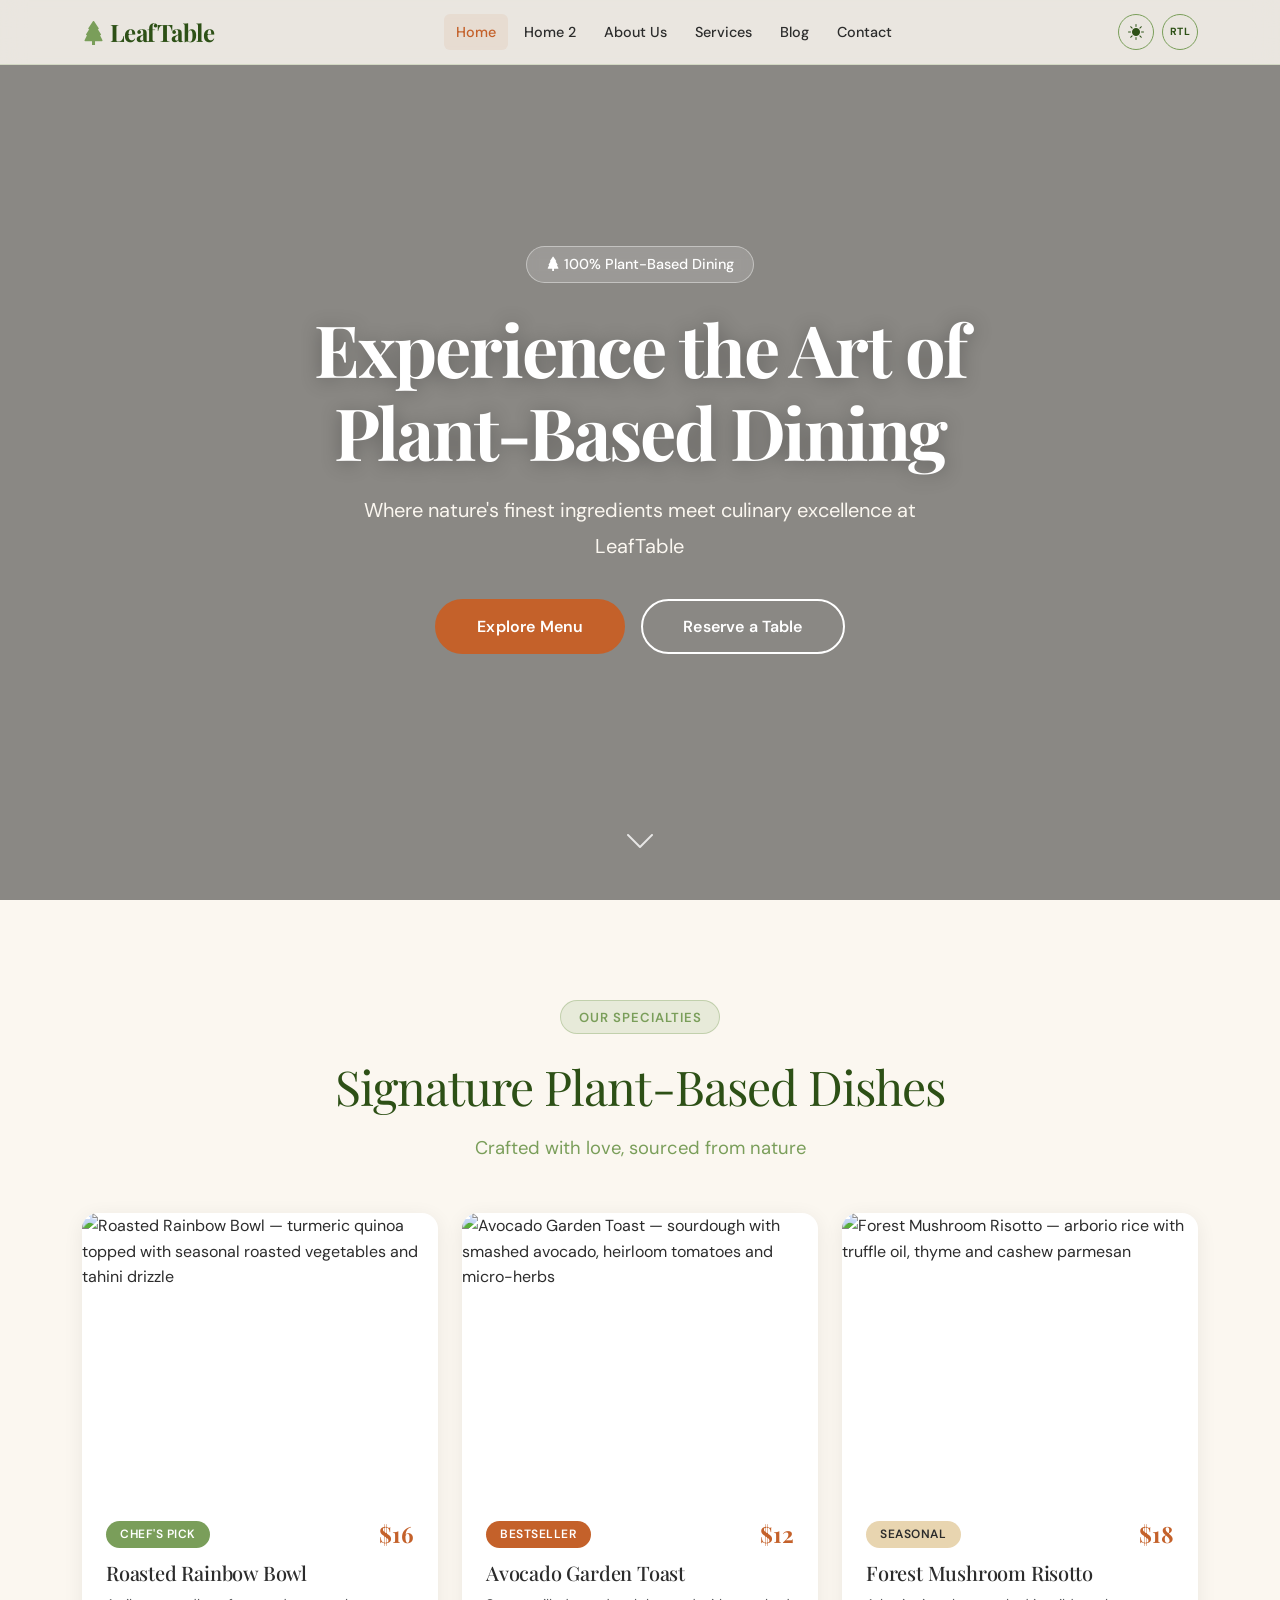
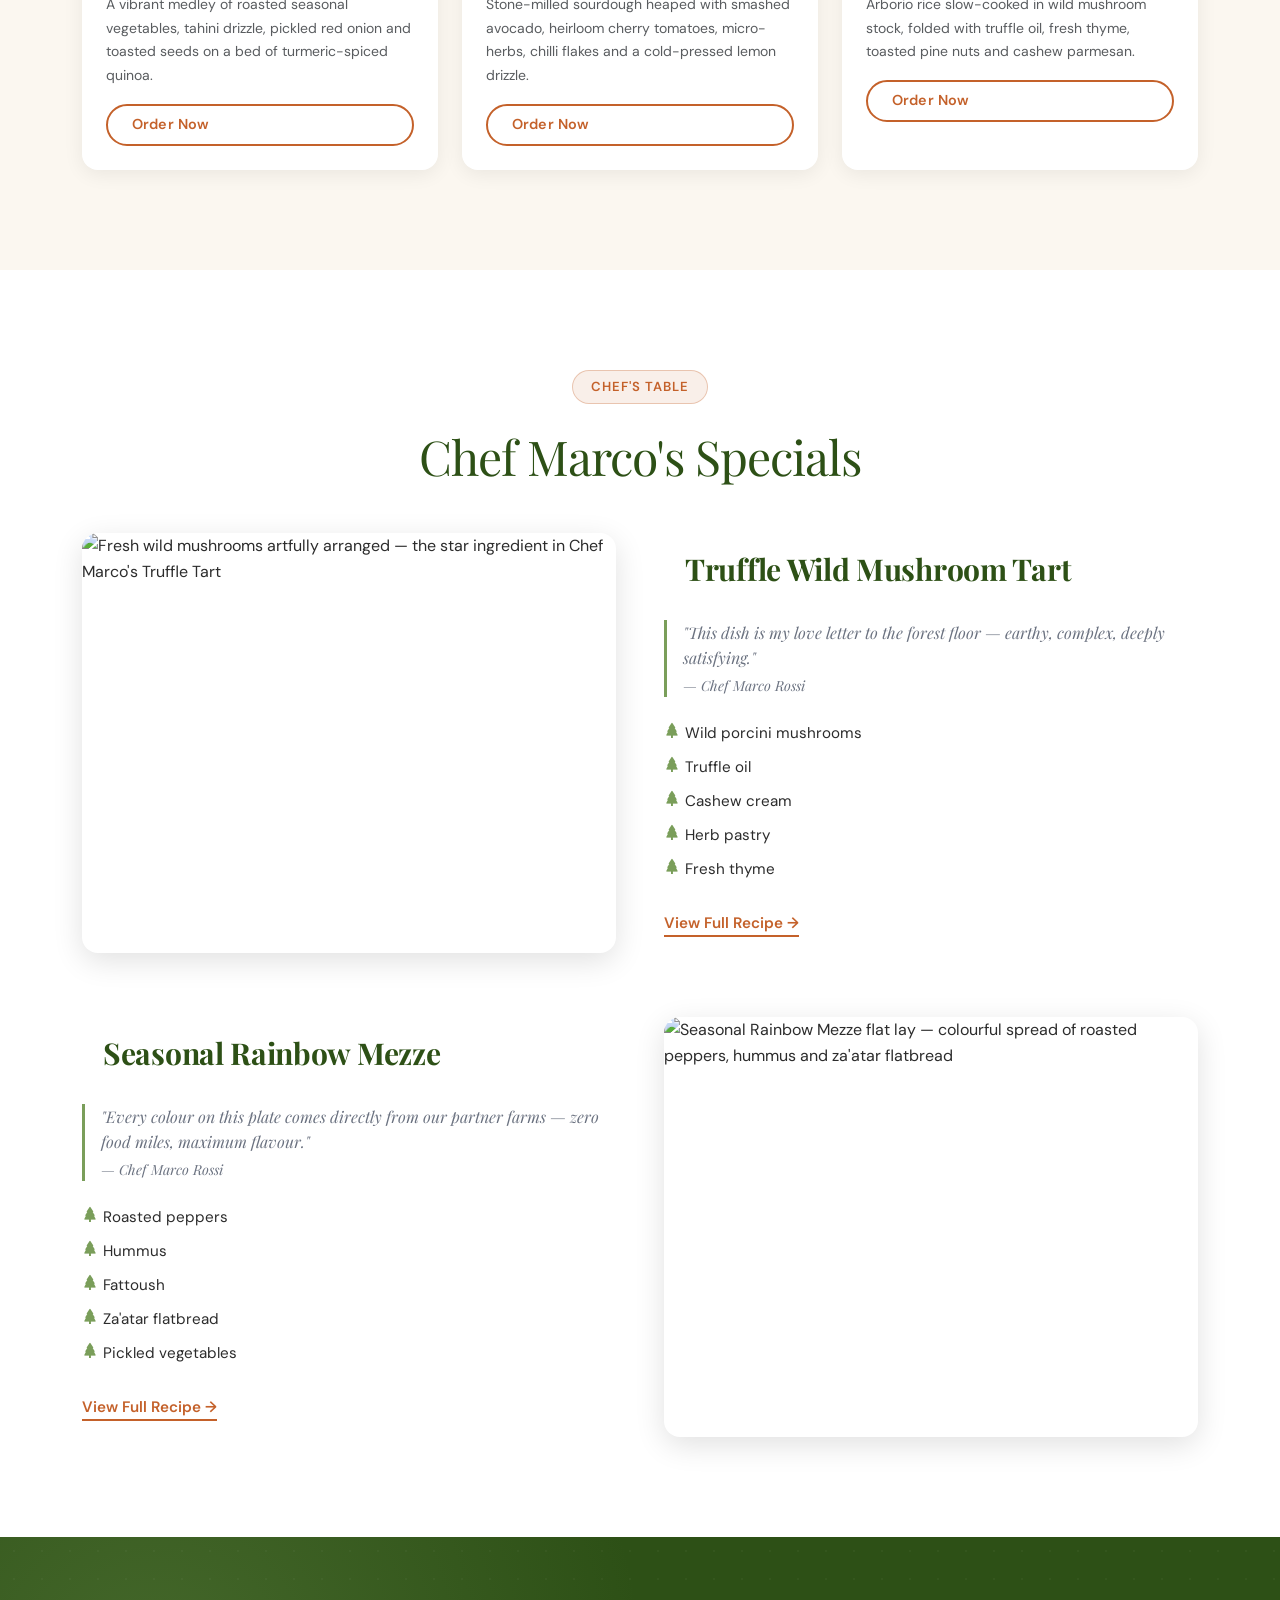
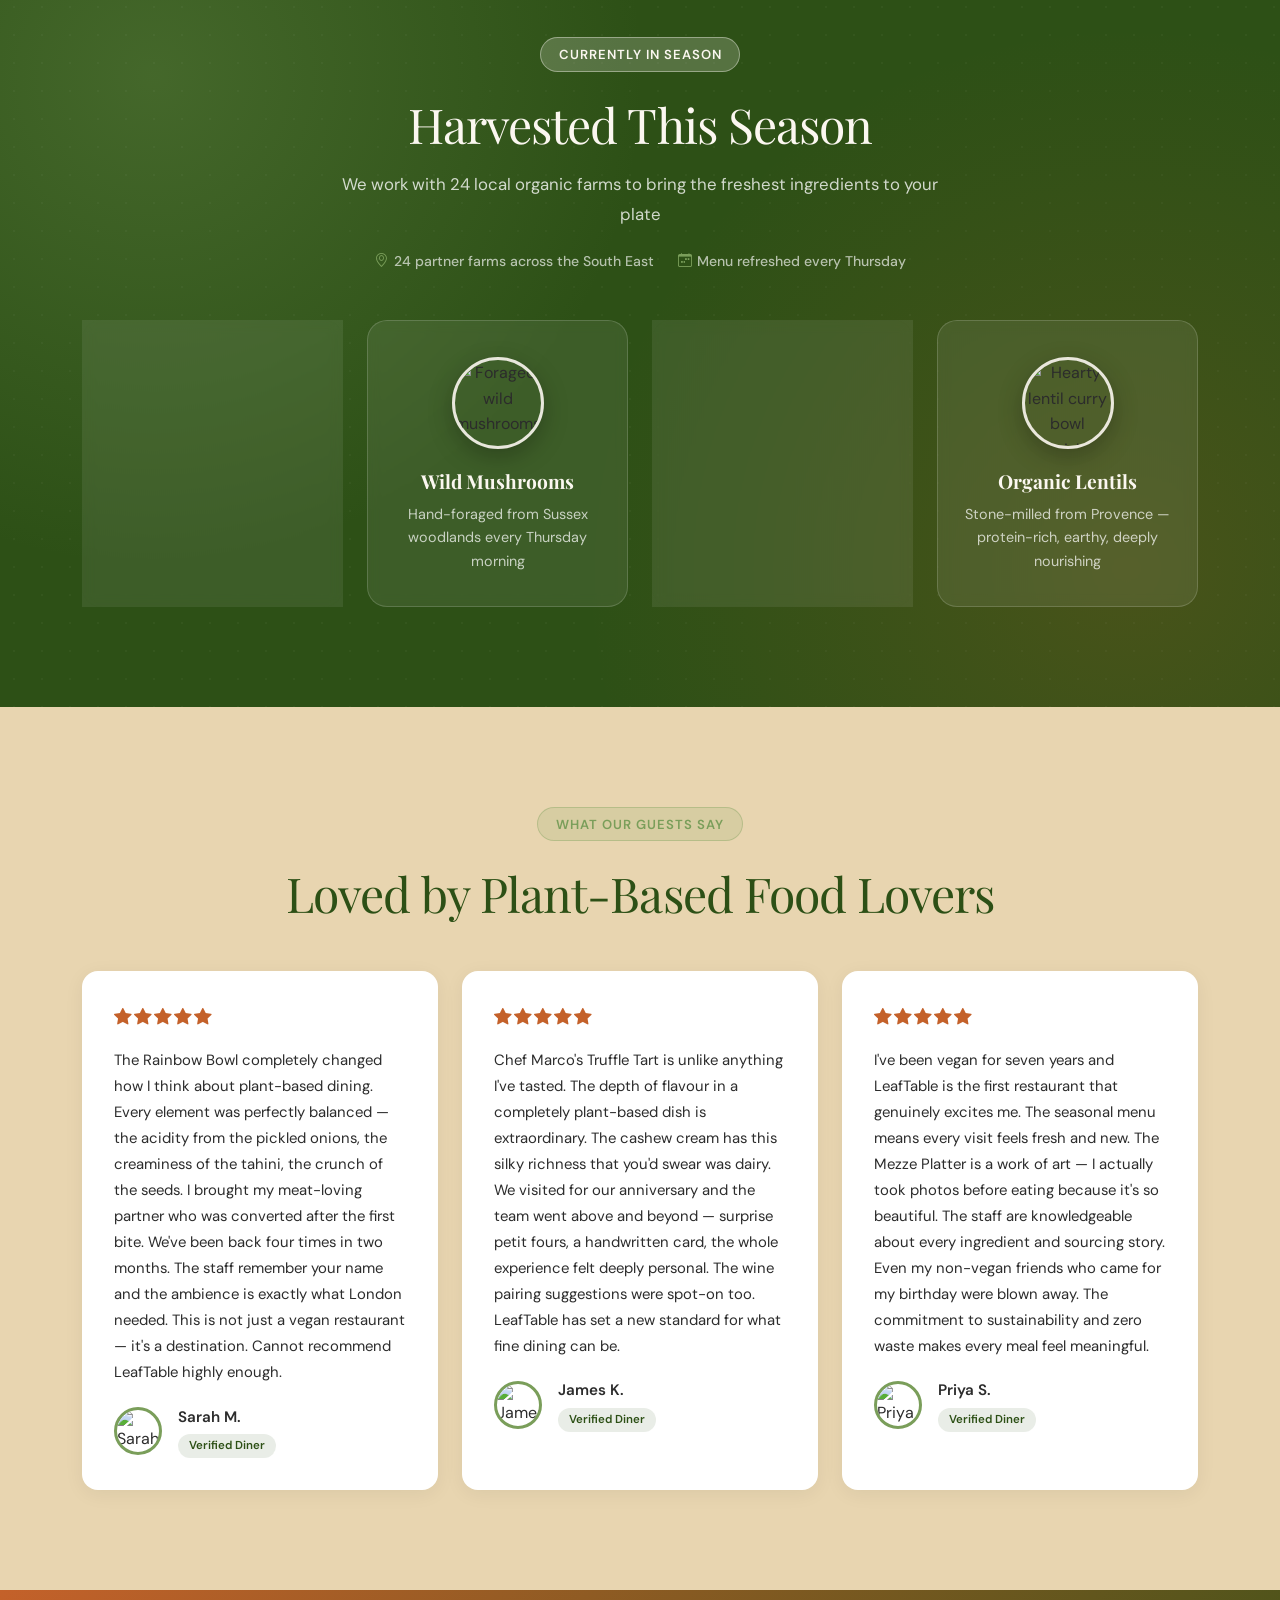
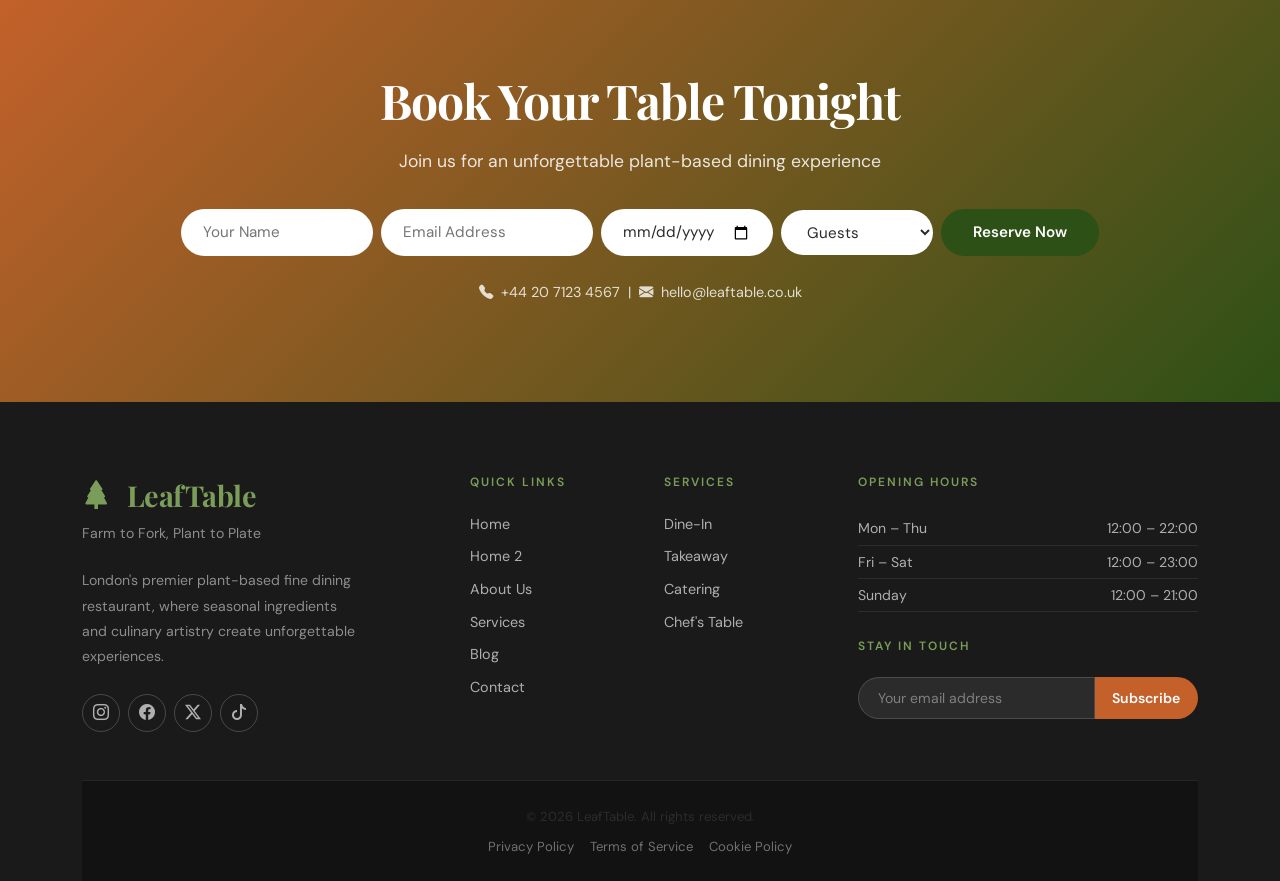
==== index.html @ 4732c6a7 "first commit" ====
<!DOCTYPE html>
<html lang="en" dir="ltr" data-bs-theme="light">
<head>
<script>
(function () {
  var pairs = [['lt-theme', 'leaftable-theme'], ['lt-direction', 'leaftable-dir'], ['lt-dir', 'leaftable-dir']];
  pairs.forEach(function (pair) {
    var oldValue = localStorage.getItem(pair[0]);
    if (oldValue !== null && localStorage.getItem(pair[1]) === null) {
      localStorage.setItem(pair[1], oldValue);
    }
    localStorage.removeItem(pair[0]);
  });
})();
</script>
  <meta charset="UTF-8" />
  <meta name="viewport" content="width=device-width, initial-scale=1.0" />
  <title>LeafTable — Plant-Based Fine Dining | Home</title>
  <meta name="description" content="LeafTable is London's premier plant-based fine dining restaurant. Farm to Fork, Plant to Plate — experience nature's finest ingredients crafted with culinary excellence." />
  <meta property="og:title" content="LeafTable — Plant-Based Fine Dining" />
  <meta property="og:description" content="Farm to Fork, Plant to Plate. Experience the art of plant-based dining at LeafTable." />
  <meta property="og:image" content="https://images.pexels.com/photos/32568165/pexels-photo-32568165.jpeg?auto=compress&cs=tinysrgb&w=1200" />
  <meta property="og:type" content="website" />
  <meta property="og:url" content="https://leaftable.co.uk/" />

  <!-- Google Fonts -->
  <link rel="preconnect" href="https://fonts.googleapis.com" />
  <link rel="preconnect" href="https://fonts.gstatic.com" crossorigin />
  <link href="https://fonts.googleapis.com/css2?family=Playfair+Display:wght@400;700&family=DM+Sans:wght@400;500;600&display=swap" rel="stylesheet" />

  <!-- Bootstrap 5.3.3 CSS -->
  <link rel="stylesheet" href="https://cdn.jsdelivr.net/npm/bootstrap@5.3.3/dist/css/bootstrap.min.css" />

  <!-- Bootstrap Icons 1.11 -->
  <link rel="stylesheet" href="https://cdn.jsdelivr.net/npm/bootstrap-icons@1.11.3/font/bootstrap-icons.min.css" />

  <!-- AOS 2.3.4 CSS -->
  <link rel="stylesheet" href="https://cdn.jsdelivr.net/npm/aos@2.3.4/dist/aos.css" />

  <!-- Custom CSS -->
  <link rel="stylesheet" href="assets/css/custom.css" />

  <style>
    /* ── Critical Above-the-Fold Styles ── */
    :root {
      --forest-green: #2D5016;
      --sage: #7A9E5A;
      --cream: #FBF7F0;
      --terracotta: #C4612A;
      --warm-beige: #E8D5B0;
      --dark-bg: #1A1A1A;
      --text-dark: #2C2C2C;
      --text-light: #6B7280;
    }
    html { scroll-behavior: smooth; }
    body {
      font-family: 'DM Sans', sans-serif;
      color: var(--text-dark);
      background-color: var(--cream);
      overflow-x: hidden;
    }
    h1, h2, h3, h4, h5, h6 { font-family: 'Playfair Display', serif; }

    /* ── Navbar ── */
    .navbar-leaftable {
      background: rgba(251, 247, 240, 0.85) !important;
      backdrop-filter: blur(12px);
      -webkit-backdrop-filter: blur(12px);
      border-bottom: 1px solid rgba(122, 158, 90, 0.2);
      transition: background 0.3s;
    }
    .navbar-leaftable.scrolled { box-shadow: 0 4px 24px rgba(0,0,0,0.12); }
    [data-bs-theme="dark"] .navbar-leaftable {
      background: rgba(26, 26, 26, 0.88) !important;
    }
    [data-bs-theme="dark"] .navbar-leaftable.scrolled { box-shadow: 0 4px 24px rgba(0,0,0,0.12); }
    .navbar-brand-logo {
      font-family: 'Playfair Display', serif;
      font-weight: 700;
      font-size: 1.5rem;
      color: var(--forest-green) !important;
      letter-spacing: -0.5px;
    }
    [data-bs-theme="dark"] .navbar-brand-logo { color: var(--sage) !important; }
    .nav-link-custom {
      font-family: 'DM Sans', sans-serif;
      font-weight: 500;
      font-size: 0.9rem;
      color: var(--text-dark) !important;
      padding: 0.4rem 0.75rem !important;
      border-radius: 6px;
      transition: background 0.2s, color 0.2s;
    }
    .nav-link-custom:hover, .nav-link-custom.active {
      color: var(--terracotta) !important;
      background: rgba(196, 97, 42, 0.08);
    }
    [data-bs-theme="dark"] .nav-link-custom { color: #e0e0e0 !important; }
    .navbar-toggler { border: none; box-shadow: none !important; }

    /* ── Hero ── */
    #hero {
      height: 100vh;
      min-height: 600px;
      background-image: url('https://images.pexels.com/photos/3822749/pexels-photo-3822749.jpeg?auto=compress&cs=tinysrgb&w=1920');
      background-size: cover;
      background-position: center;
      background-attachment: fixed;
      position: relative;
      display: flex;
      align-items: center;
      justify-content: center;
    }
    #hero .overlay {
      position: absolute;
      inset: 0;
      background: rgba(0,0,0,0.45);
    }
    #hero .hero-content { position: relative; z-index: 2; }
    .hero-badge {
      display: inline-block;
      background: rgba(255,255,255,0.15);
      border: 1px solid rgba(255,255,255,0.4);
      color: #fff;
      border-radius: 50px;
      padding: 0.4rem 1.2rem;
      font-size: 0.9rem;
      font-weight: 500;
      backdrop-filter: blur(6px);
      margin-bottom: 1.5rem;
    }
    #hero h1 {
      font-size: clamp(2.4rem, 6vw, 4.5rem);
      color: #fff;
      line-height: 1.15;
      margin-bottom: 1.2rem;
    }
    #hero .hero-sub {
      font-size: clamp(1rem, 2vw, 1.25rem);
      color: var(--cream);
      max-width: 560px;
      margin: 0 auto 2.2rem;
    }
    .btn-terracotta {
      background: var(--terracotta);
      color: #fff;
      border: 2px solid var(--terracotta);
      border-radius: 50px;
      padding: 0.85rem 2.5rem;
      font-weight: 600;
      font-size: 1rem;
      transition: background 0.25s, transform 0.2s;
    }
    .btn-terracotta:hover { background: #a84f22; border-color: #a84f22; color: #fff; transform: translateY(-2px); }
    .btn-outline-white {
      background: transparent;
      color: #fff;
      border: 2px solid #fff;
      border-radius: 50px;
      padding: 0.85rem 2.5rem;
      font-weight: 600;
      font-size: 1rem;
      transition: background 0.25s, color 0.25s, transform 0.2s;
    }
    .btn-outline-white:hover { background: rgba(255,255,255,0.15); color: #fff; transform: translateY(-2px); }

    /* Scroll chevron */
    .scroll-chevron {
      position: absolute;
      bottom: 2rem;
      left: 50%;
      transform: translateX(-50%);
      z-index: 2;
      color: rgba(255,255,255,0.8);
      font-size: 2rem;
      animation: bounce 2s infinite;
      cursor: pointer;
      text-decoration: none;
    }
    @keyframes bounce {
      0%, 100% { transform: translateX(-50%) translateY(0); }
      50%       { transform: translateX(-50%) translateY(10px); }
    }

    /* ── Section Utilities ── */
    .section-badge {
      display: inline-block;
      background: rgba(122,158,90,0.15);
      color: var(--sage);
      border: 1px solid rgba(122,158,90,0.35);
      border-radius: 50px;
      padding: 0.35rem 1.1rem;
      font-size: 0.82rem;
      font-weight: 600;
      text-transform: uppercase;
      letter-spacing: 1px;
      margin-bottom: 1rem;
    }
    .section-badge.terra {
      background: rgba(196,97,42,0.1);
      color: var(--terracotta);
      border-color: rgba(196,97,42,0.3);
    }
    .section-badge.cream-badge {
      background: rgba(251,247,240,0.2);
      color: var(--cream);
      border-color: rgba(251,247,240,0.4);
    }

    /* ── Section 2 — Dish Cards ── */
    #signature { background: var(--cream); padding: 100px 0; }
    .dish-card {
      border: none;
      border-radius: 1rem;
      overflow: hidden;
      box-shadow: 0 4px 20px rgba(0,0,0,0.07);
      transition: transform 0.3s ease, box-shadow 0.3s ease;
      background: #fff;
    }
    .dish-card:hover { transform: translateY(-8px); box-shadow: 0 12px 40px rgba(0,0,0,0.13); }
    .dish-card img { height: 280px; object-fit: cover; width: 100%; }
    .dish-badge {
      display: inline-block;
      border-radius: 50px;
      padding: 0.25rem 0.9rem;
      font-size: 0.75rem;
      font-weight: 600;
      text-transform: uppercase;
      letter-spacing: 0.5px;
    }
    .dish-badge.sage-badge { background: var(--sage); color: #fff; }
    .dish-badge.terra-badge { background: var(--terracotta); color: #fff; }
    .dish-badge.beige-badge { background: var(--warm-beige); color: var(--text-dark); }
    .dish-price { font-family: 'Playfair Display', serif; font-size: 1.4rem; color: var(--terracotta); font-weight: 700; }
    .btn-order {
      border: 2px solid var(--terracotta);
      color: var(--terracotta);
      border-radius: 50px;
      padding: 0.5rem 1.5rem;
      font-weight: 600;
      font-size: 0.9rem;
      transition: background 0.25s, color 0.25s;
    }
    .btn-order:hover { background: var(--terracotta); color: #fff; }

    /* ── Section 3 — Chef's Specials ── */
    #chefs-specials { background: #fff; padding: 100px 0; }
    .specials-img { border-radius: 1rem; box-shadow: 0 8px 30px rgba(0,0,0,0.12); width: 100%; object-fit: cover; height: 420px; }
    .terra-bar {
      display: inline-block;
      width: 5px;
      height: 100%;
      background: var(--terracotta);
      border-radius: 3px;
      margin-right: 1rem;
      flex-shrink: 0;
    }
    .specials-heading-wrap { display: flex; align-items: flex-start; }
    .chef-quote {
      border-left: 3px solid var(--sage);
      padding-left: 1rem;
      font-style: italic;
      color: var(--text-light);
      margin: 1rem 0 1.2rem;
      font-size: 1rem;
      line-height: 1.6;
    }
    .ingredient-list { list-style: none; padding: 0; margin: 0 0 1.5rem; }
    .ingredient-list li { padding: 0.3rem 0; font-size: 0.95rem; color: var(--text-dark); }
    .ingredient-list li::before { content: "\f5e1"; font-family: "bootstrap-icons"; font-weight: normal; font-style: normal; line-height: 1; display: inline-block; margin-right: 0.35rem; color: var(--sage); }
    .btn-recipe {
      color: var(--terracotta);
      font-weight: 600;
      text-decoration: none;
      font-size: 0.95rem;
      border-bottom: 2px solid var(--terracotta);
      padding-bottom: 2px;
      transition: color 0.2s;
    }
    .btn-recipe:hover { color: var(--forest-green); border-color: var(--forest-green); }

    /* ── Section 4 — Seasonal Ingredients ── */
    #seasonal {
      position: relative;
      overflow: hidden;
      padding: 100px 0;
      background:
        radial-gradient(circle at 12% 18%, rgba(122,158,90,0.3), transparent 38%),
        radial-gradient(circle at 88% 82%, rgba(196,97,42,0.18), transparent 42%),
        var(--forest-green);
    }
    #seasonal::before {
      content: '';
      position: absolute;
      inset: 0;
      background-image: radial-gradient(rgba(255,255,255,0.09) 1px, transparent 1px);
      background-size: 28px 28px;
      opacity: 0.35;
      pointer-events: none;
    }
    #seasonal > .container { position: relative; z-index: 1; }
    .seasonal-lead { color: rgba(255,255,255,0.78); max-width: 620px; font-size: 1.05rem; }
    .seasonal-meta {
      display: flex; justify-content: center; align-items: center; flex-wrap: wrap;
      gap: 0.75rem 1.5rem;
      margin-top: 1.25rem;
      color: rgba(255,255,255,0.65);
      font-size: 0.88rem;
      font-weight: 500;
    }
    .seasonal-meta i { color: var(--sage); margin-right: 0.35rem; }
    .ingredient-card {
      background: rgba(255,255,255,0.08);
      border: 1px solid rgba(255,255,255,0.16);
      border-radius: 1.25rem;
      padding: 2.25rem 1.5rem 2rem;
      text-align: center;
      height: 100%;
      display: flex;
      flex-direction: column;
      align-items: center;
      backdrop-filter: blur(6px);
      -webkit-backdrop-filter: blur(6px);
      transition: transform 0.3s, border-color 0.3s, background 0.3s, box-shadow 0.3s;
    }
    .ingredient-card:hover {
      transform: translateY(-6px);
      border-color: rgba(122,158,90,0.75);
      background: rgba(255,255,255,0.12);
      box-shadow: 0 18px 40px rgba(0,0,0,0.18);
    }
    .ingredient-img {
      width: 92px; height: 92px;
      border-radius: 50%;
      object-fit: cover;
      border: 3px solid rgba(251,247,240,0.9);
      box-shadow: 0 8px 24px rgba(0,0,0,0.25);
      margin-bottom: 1.25rem;
      transition: transform 0.3s;
    }
    .ingredient-card:hover .ingredient-img { transform: scale(1.05); }
    .ingredient-card h5 { color: var(--cream); font-family: 'Playfair Display', serif; font-size: 1.2rem; margin-bottom: 0.6rem; }
    .ingredient-card p { color: rgba(255,255,255,0.72); font-size: 0.9rem; margin: 0; line-height: 1.65; }

    /* ── Section 5 — Reviews ── */
    #reviews { background: var(--warm-beige); padding: 100px 0; }
    .review-card { background: #fff; border-radius: 1rem; padding: 2rem; box-shadow: 0 4px 20px rgba(0,0,0,0.06); height: 100%; }
    .stars { color: var(--terracotta); font-size: 1.1rem; letter-spacing: 2px; }
    .review-text { color: var(--text-dark); font-size: 0.93rem; line-height: 1.75; margin: 1rem 0 1.2rem; }
    .reviewer-avatar { width: 48px; height: 48px; border-radius: 50%; border: 3px solid var(--sage); object-fit: cover; object-position: 50% 20%; }
    .reviewer-name { font-weight: 600; font-size: 0.95rem; color: var(--text-dark); margin-bottom: 2px; }
    .verified-badge { display: inline-block; background: rgba(45,80,22,0.1); color: var(--forest-green); border-radius: 50px; padding: 0.15rem 0.7rem; font-size: 0.72rem; font-weight: 600; }

    /* ── Section 6 — Reservation CTA ── */
    #reservation { background: linear-gradient(135deg, var(--terracotta), var(--forest-green)); padding: 80px 0; }
    #reservation h2 { color: #fff; font-size: clamp(2rem, 4vw, 3rem); }
    #reservation .res-sub { color: rgba(255,255,255,0.85); font-size: 1.1rem; margin-bottom: 2rem; }
    .res-form-input {
      background: #fff;
      border: none;
      border-radius: 50px;
      padding: 0.7rem 1.4rem;
      font-size: 0.95rem;
      color: var(--text-dark);
      width: 100%;
    }
    .res-form-input:focus { outline: none; box-shadow: 0 0 0 3px rgba(196,97,42,0.3); }
    .btn-reserve {
      background: var(--forest-green);
      color: #fff;
      border: none;
      border-radius: 50px;
      padding: 0.7rem 2rem;
      font-weight: 600;
      font-size: 0.95rem;
      white-space: nowrap;
      transition: background 0.25s;
      width: 100%;
    }
    .btn-reserve:hover { background: #1e3610; color: #fff; }
    .res-contact { font-size: 0.9rem; color: rgba(255,255,255,0.8); }

    /* ── Footer ── */
    .site-footer { background: var(--dark-bg); color: rgba(255,255,255,0.75); padding: 70px 0 0; }
    .footer-logo { font-family: 'Playfair Display', serif; font-size: 1.8rem; font-weight: 700; color: var(--sage); letter-spacing: -0.5px; }
    .footer-tagline { font-size: 0.88rem; color: rgba(255,255,255,0.5); margin-top: 0.3rem; }
    .footer-heading { font-family: 'DM Sans', sans-serif; font-size: 0.75rem; letter-spacing: 2px; text-transform: uppercase; color: var(--sage); font-weight: 600; margin-bottom: 1.2rem; }
    .footer-link { color: rgba(255,255,255,0.65); text-decoration: none; font-size: 0.9rem; display: block; margin-bottom: 0.6rem; transition: color 0.2s; }
    .footer-link:hover { color: var(--sage); }
    .social-icon {
      display: inline-flex; align-items: center; justify-content: center;
      width: 38px; height: 38px;
      border: 1.5px solid rgba(255,255,255,0.2);
      border-radius: 50%;
      color: rgba(255,255,255,0.65);
      font-size: 1rem;
      text-decoration: none;
      margin-right: 0.5rem;
      transition: border-color 0.2s, color 0.2s, background 0.2s;
    }
    .social-icon:hover { border-color: var(--sage); color: var(--sage); background: rgba(122,158,90,0.1); }
    .hours-row { display: flex; justify-content: space-between; font-size: 0.88rem; padding: 0.3rem 0; border-bottom: 1px solid rgba(255,255,255,0.08); color: rgba(255,255,255,0.65); }
    .hours-row:last-child { border-bottom: none; }
    .newsletter-input { background: rgba(255,255,255,0.08); border: 1px solid rgba(255,255,255,0.15); border-radius: 50px 0 0 50px; color: #fff; padding: 0.55rem 1.2rem; font-size: 0.88rem; width: 100%; }
    .newsletter-input::placeholder { color: rgba(255,255,255,0.4); }
    .newsletter-input:focus { outline: none; border-color: var(--sage); background: rgba(255,255,255,0.12); }
    .newsletter-btn { background: var(--terracotta); border: none; color: #fff; border-radius: 0 50px 50px 0; padding: 0.55rem 1.1rem; font-size: 0.88rem; font-weight: 600; white-space: nowrap; transition: background 0.2s; }
    .newsletter-btn:hover { background: #a84f22; }
    .footer-bottom { border-top: 1px solid rgba(255,255,255,0.08); margin-top: 3rem; padding: 1.5rem 0; text-align: center; font-size: 0.82rem; color: rgba(255,255,255,0.4); }
    .footer-bottom a { color: rgba(255,255,255,0.4); text-decoration: none; }
    .footer-bottom a:hover { color: var(--sage); }

    /* ── Dark Mode ── */
    [data-bs-theme="dark"] body { background: #121212; color: var(--cream); }
    [data-bs-theme="dark"] #signature { background: #1e1e1e; }
    [data-bs-theme="dark"] .dish-card { background: #2a2a2a; }
    [data-bs-theme="dark"] #chefs-specials { background: #181818; }
    [data-bs-theme="dark"] #reviews { background: #232323; }
    [data-bs-theme="dark"] .review-card { background: #2d2d2d; }
    [data-bs-theme="dark"] .review-text { color: var(--cream); }

    /* ── Misc ── */
    @media (max-width: 768px) {
      #hero { background-attachment: scroll; }
      .specials-img { height: 280px; }
      .res-form-input, .btn-reserve { margin-bottom: 0.6rem; }
    }
    .toggle-btn {
      border: 1.5px solid var(--sage);
      color: var(--forest-green);
      background: transparent;
      border-radius: 50%;
      width: 36px; height: 36px;
      display: flex; align-items: center; justify-content: center;
      font-size: 1rem;
      transition: background 0.2s, color 0.2s;
      cursor: pointer;
    }
    .toggle-btn:hover { background: var(--sage); color: #fff; }
    [data-bs-theme="dark"] .toggle-btn { border-color: var(--sage); color: var(--sage); }
    .navbar-nav .dropdown-menu { background: #fff; border: none; box-shadow: 0 8px 25px rgba(0,0,0,0.12); border-radius: 0.75rem; }
    .carousel-indicators [data-bs-target] { background-color: var(--terracotta); }
  </style>
  <link rel="stylesheet" href="assets/css/navbar.css" />
  <link rel="icon" type="image/svg+xml" href="favicon.svg" />
  <link rel="stylesheet" href="assets/css/responsive.css" />
</head>
<body>

<!-- ══════════════════════════════════════════
     NAVBAR
══════════════════════════════════════════ -->
<header>
  <nav id="mainNav" class="navbar navbar-expand-lg navbar-leaftable fixed-top" aria-label="Main navigation">
  <div class="container">
    <a class="navbar-brand navbar-brand-logo" href="index.html">
      <i class="bi bi-tree-fill me-1" style="color:#7A9E5A;"></i>LeafTable
    </a>
    <button class="navbar-toggler border-0" type="button" data-bs-toggle="collapse" data-bs-target="#navbarNav" aria-controls="navbarNav" aria-expanded="false" aria-label="Toggle navigation">
      <i class="bi bi-list fs-4" style="color:#2D5016;"></i>
    </button>
    <div class="collapse navbar-collapse" id="navbarNav">
      <ul class="navbar-nav mx-auto gap-1">
        <li class="nav-item"><a class="nav-link nav-link-custom active" aria-current="page" href="index.html">Home</a></li>
        <li class="nav-item"><a class="nav-link nav-link-custom" href="index2.html">Home 2</a></li>
        <li class="nav-item"><a class="nav-link nav-link-custom" href="about.html">About Us</a></li>
        <li class="nav-item"><a class="nav-link nav-link-custom" href="services.html">Services</a></li>
        <li class="nav-item"><a class="nav-link nav-link-custom" href="blog.html">Blog</a></li>
        <li class="nav-item"><a class="nav-link nav-link-custom" href="contact.html">Contact</a></li>
      </ul>
      <div class="d-flex align-items-center gap-2 mt-3 mt-lg-0">
        <button class="toggle-btn theme-toggle-btn" id="themeToggle" aria-label="Toggle dark/light mode">
          <i class="bi bi-sun-fill" id="themeIcon"></i>
        </button>
        <button class="toggle-btn rtl-toggle-btn" id="rtlToggle" aria-label="Toggle RTL/LTR direction"><span class="rtl-text">RTL</span></button>
      </div>
    </div>
  </div>
</nav>
</header>

<!-- ══════════════════════════════════════════
     MAIN CONTENT
══════════════════════════════════════════ -->
<main>

  <!-- ── SECTION 1: HERO ── -->
  <section id="hero" aria-label="Hero section — plant-based fine dining at LeafTable">
    <div class="overlay" aria-hidden="true"></div>

    <div class="hero-content text-center px-3">
      <div class="hero-badge" data-aos="fade-down" data-aos-delay="100"><i class="bi bi-tree-fill"></i> 100% Plant-Based Dining</div>
      <h1 data-aos="fade-up" data-aos-delay="200">
        Experience the Art of<br>Plant-Based Dining
      </h1>
      <p class="hero-sub mx-auto" data-aos="fade-up" data-aos-delay="300">
        Where nature's finest ingredients meet culinary excellence at LeafTable
      </p>
      <div class="d-flex flex-wrap justify-content-center gap-3" data-aos="fade-up" data-aos-delay="400">
        <a href="services.html" class="btn btn-terracotta" aria-label="Explore our plant-based menu">Explore Menu</a>
        <a href="contact.html" class="btn btn-outline-white" aria-label="Reserve a table at LeafTable">Reserve a Table</a>
      </div>
    </div>

    <!-- Scroll chevron -->
    <a href="#signature" class="scroll-chevron" aria-label="Scroll to signature dishes section">
      <i class="bi bi-chevron-down"></i>
    </a>
  </section>

  <!-- ── SECTION 2: SIGNATURE DISHES ── -->
  <section id="signature" aria-labelledby="signature-heading">
    <div class="container">
      <div class="text-center mb-5" data-aos="fade-up">
        <span class="section-badge">Our Specialties</span>
        <h2 id="signature-heading" class="display-5 mt-2 mb-3" style="color:var(--forest-green);">Signature Plant-Based Dishes</h2>
        <p class="lead" style="color:var(--sage);">Crafted with love, sourced from nature</p>
      </div>

      <div class="row g-4 justify-content-center">

        <!-- Card 1 -->
        <div class="col-lg-4 col-md-6" data-aos="fade-up" data-aos-delay="100">
          <div class="dish-card h-100">
            <img src="https://images.pexels.com/photos/34227755/pexels-photo-34227755.jpeg?auto=compress&cs=tinysrgb&w=600"
                 alt="Roasted Rainbow Bowl — turmeric quinoa topped with seasonal roasted vegetables and tahini drizzle"
                 loading="lazy" />
            <div class="card-body p-4">
              <div class="d-flex justify-content-between align-items-center mb-2">
                <span class="dish-badge sage-badge">Chef's Pick</span>
                <span class="dish-price">$16</span>
              </div>
              <h3 class="h5 mb-2" style="font-family:'Playfair Display',serif;">Roasted Rainbow Bowl</h3>
              <p class="text-muted small mb-3" style="line-height:1.7;">
                A vibrant medley of roasted seasonal vegetables, tahini drizzle, pickled red onion and toasted seeds on a bed of turmeric-spiced quinoa.
              </p>
              <a href="service-detail.html" class="btn btn-order w-100" aria-label="Order Roasted Rainbow Bowl">Order Now</a>
            </div>
          </div>
        </div>

        <!-- Card 2 -->
        <div class="col-lg-4 col-md-6" data-aos="fade-up" data-aos-delay="200">
          <div class="dish-card h-100">
            <img src="https://images.pexels.com/photos/6327121/pexels-photo-6327121.jpeg?auto=compress&cs=tinysrgb&w=600"
                 alt="Avocado Garden Toast — sourdough with smashed avocado, heirloom tomatoes and micro-herbs"
                 loading="lazy" />
            <div class="card-body p-4">
              <div class="d-flex justify-content-between align-items-center mb-2">
                <span class="dish-badge terra-badge">Bestseller</span>
                <span class="dish-price">$12</span>
              </div>
              <h3 class="h5 mb-2" style="font-family:'Playfair Display',serif;">Avocado Garden Toast</h3>
              <p class="text-muted small mb-3" style="line-height:1.7;">
                Stone-milled sourdough heaped with smashed avocado, heirloom cherry tomatoes, micro-herbs, chilli flakes and a cold-pressed lemon drizzle.
              </p>
              <a href="service-detail.html" class="btn btn-order w-100" aria-label="Order Avocado Garden Toast">Order Now</a>
            </div>
          </div>
        </div>

        <!-- Card 3 -->
        <div class="col-lg-4 col-md-6" data-aos="fade-up" data-aos-delay="300">
          <div class="dish-card h-100">
            <img src="https://images.pexels.com/photos/5152271/pexels-photo-5152271.jpeg?auto=compress&cs=tinysrgb&w=600"
                 alt="Forest Mushroom Risotto — arborio rice with truffle oil, thyme and cashew parmesan"
                 loading="lazy" />
            <div class="card-body p-4">
              <div class="d-flex justify-content-between align-items-center mb-2">
                <span class="dish-badge beige-badge">Seasonal</span>
                <span class="dish-price">$18</span>
              </div>
              <h3 class="h5 mb-2" style="font-family:'Playfair Display',serif;">Forest Mushroom Risotto</h3>
              <p class="text-muted small mb-3" style="line-height:1.7;">
                Arborio rice slow-cooked in wild mushroom stock, folded with truffle oil, fresh thyme, toasted pine nuts and cashew parmesan.
              </p>
              <a href="service-detail.html" class="btn btn-order w-100" aria-label="Order Forest Mushroom Risotto">Order Now</a>
            </div>
          </div>
        </div>

      </div>
    </div>
  </section>

  <!-- ── SECTION 3: CHEF'S SPECIALS ── -->
  <section id="chefs-specials" aria-labelledby="chefs-heading">
    <div class="container">
      <div class="text-center mb-5" data-aos="fade-up">
        <span class="section-badge terra">Chef's Table</span>
        <h2 id="chefs-heading" class="display-5 mt-2" style="color:var(--forest-green);">Chef Marco's Specials</h2>
      </div>

      <!-- Row 1: Image Left, Text Right -->
      <div class="row align-items-center g-5 mb-5 pb-3">
        <div class="col-lg-6" data-aos="fade-right" data-aos-delay="100">
          <img src="https://images.pexels.com/photos/28753804/pexels-photo-28753804.jpeg?auto=compress&cs=tinysrgb&w=800"
               alt="Fresh wild mushrooms artfully arranged — the star ingredient in Chef Marco's Truffle Tart"
               class="specials-img" loading="lazy" />
        </div>
        <div class="col-lg-6" data-aos="fade-left" data-aos-delay="200">
          <div class="specials-heading-wrap mb-2">
            <span class="terra-bar" aria-hidden="true"></span>
            <h3 style="font-family:'Playfair Display',serif; color:var(--forest-green);">Truffle Wild Mushroom Tart</h3>
          </div>
          <blockquote class="chef-quote">
            "This dish is my love letter to the forest floor — earthy, complex, deeply satisfying."
            <footer class="blockquote-footer mt-1" style="color:var(--text-light);">Chef Marco Rossi</footer>
          </blockquote>
          <ul class="ingredient-list">
            <li>Wild porcini mushrooms</li>
            <li>Truffle oil</li>
            <li>Cashew cream</li>
            <li>Herb pastry</li>
            <li>Fresh thyme</li>
          </ul>
          <a href="blog-detail.html" class="btn-recipe" aria-label="View full recipe for Truffle Wild Mushroom Tart">View Full Recipe →</a>
        </div>
      </div>

      <!-- Row 2: Text Left, Image Right -->
      <div class="row align-items-center g-5 flex-lg-row-reverse">
        <div class="col-lg-6" data-aos="fade-left" data-aos-delay="100">
          <img src="https://images.pexels.com/photos/21856002/pexels-photo-21856002.jpeg?auto=compress&cs=tinysrgb&w=800"
               alt="Seasonal Rainbow Mezze flat lay — colourful spread of roasted peppers, hummus and za'atar flatbread"
               class="specials-img" loading="lazy" />
        </div>
        <div class="col-lg-6" data-aos="fade-right" data-aos-delay="200">
          <div class="specials-heading-wrap mb-2">
            <span class="terra-bar" aria-hidden="true"></span>
            <h3 style="font-family:'Playfair Display',serif; color:var(--forest-green);">Seasonal Rainbow Mezze</h3>
          </div>
          <blockquote class="chef-quote">
            "Every colour on this plate comes directly from our partner farms — zero food miles, maximum flavour."
            <footer class="blockquote-footer mt-1" style="color:var(--text-light);">Chef Marco Rossi</footer>
          </blockquote>
          <ul class="ingredient-list">
            <li>Roasted peppers</li>
            <li>Hummus</li>
            <li>Fattoush</li>
            <li>Za'atar flatbread</li>
            <li>Pickled vegetables</li>
          </ul>
          <a href="blog-detail.html" class="btn-recipe" aria-label="View full recipe for Seasonal Rainbow Mezze">View Full Recipe →</a>
        </div>
      </div>
    </div>
  </section>

  <!-- ── SECTION 4: SEASONAL INGREDIENTS ── -->
  <section id="seasonal" aria-labelledby="seasonal-heading">
    <div class="container">
      <div class="text-center mb-5" data-aos="fade-up">
        <span class="section-badge cream-badge">Currently in Season</span>
        <h2 id="seasonal-heading" class="display-5 mt-2 mb-3" style="color:var(--cream);">Harvested This Season</h2>
        <p class="lead seasonal-lead mx-auto">
          We work with 24 local organic farms to bring the freshest ingredients to your plate
        </p>
        <div class="seasonal-meta">
          <span><i class="bi bi-geo-alt" aria-hidden="true"></i>24 partner farms across the South East</span>
          <span><i class="bi bi-calendar-week" aria-hidden="true"></i>Menu refreshed every Thursday</span>
        </div>
      </div>

      <div class="row row-cols-1 row-cols-md-2 row-cols-lg-4 g-4">

        <div class="col" data-aos="zoom-in" data-aos-delay="100">
          <div class="ingredient-card">
            <img src="https://images.pexels.com/photos/15279908/pexels-photo-15279908.jpeg?auto=compress&cs=tinysrgb&w=400&h=400&fit=crop"
                 alt="Fresh tomatoes and vegetables at a local market" class="ingredient-img" width="92" height="92" loading="lazy" />
            <h5>Heirloom Tomatoes</h5>
            <p>Locally sourced from Kent — vine-ripened, bursting with natural sweetness</p>
          </div>
        </div>

        <div class="col" data-aos="zoom-in" data-aos-delay="200">
          <div class="ingredient-card">
            <img src="https://images.pexels.com/photos/41041531/pexels-photo-41041531.jpeg?auto=compress&cs=tinysrgb&w=400&h=400&fit=crop"
                 alt="Foraged wild mushrooms in an autumn forest" class="ingredient-img" width="92" height="92" loading="lazy" />
            <h5>Wild Mushrooms</h5>
            <p>Hand-foraged from Sussex woodlands every Thursday morning</p>
          </div>
        </div>

        <div class="col" data-aos="zoom-in" data-aos-delay="300">
          <div class="ingredient-card">
            <img src="https://images.pexels.com/photos/7111393/pexels-photo-7111393.jpeg?auto=compress&cs=tinysrgb&w=400&h=400&fit=crop"
                 alt="Fresh kale in a colorful seasonal dish" class="ingredient-img" width="92" height="92" loading="lazy" />
            <h5>Purple Kale</h5>
            <p>Grown year-round on our rooftop garden above the restaurant</p>
          </div>
        </div>

        <div class="col" data-aos="zoom-in" data-aos-delay="400">
          <div class="ingredient-card">
            <img src="https://images.pexels.com/photos/6544376/pexels-photo-6544376.jpeg?auto=compress&cs=tinysrgb&w=400&h=400&fit=crop"
                 alt="Hearty lentil curry bowl garnished with herbs" class="ingredient-img" width="92" height="92" loading="lazy" />
            <h5>Organic Lentils</h5>
            <p>Stone-milled from Provence — protein-rich, earthy, deeply nourishing</p>
          </div>
        </div>

      </div>
    </div>
  </section>

  <!-- ── SECTION 5: CUSTOMER REVIEWS ── -->
  <section id="reviews" aria-labelledby="reviews-heading">
    <div class="container">
      <div class="text-center mb-5" data-aos="fade-up">
        <span class="section-badge">What Our Guests Say</span>
        <h2 id="reviews-heading" class="display-5 mt-2" style="color:var(--forest-green);">Loved by Plant-Based Food Lovers</h2>
      </div>

      <!-- Desktop: 3-col grid -->
      <div class="row g-4 d-none d-lg-flex">

        <div class="col-lg-4" data-aos="fade-up" data-aos-delay="100">
          <div class="review-card">
            <div class="stars" aria-label="5 out of 5 stars"><i class="bi bi-star-fill"></i><i class="bi bi-star-fill"></i><i class="bi bi-star-fill"></i><i class="bi bi-star-fill"></i><i class="bi bi-star-fill"></i></div>
            <p class="review-text">
              The Rainbow Bowl completely changed how I think about plant-based dining. Every element was perfectly balanced — the acidity from the pickled onions, the creaminess of the tahini, the crunch of the seeds. I brought my meat-loving partner who was converted after the first bite. We've been back four times in two months. The staff remember your name and the ambience is exactly what London needed. This is not just a vegan restaurant — it's a destination. Cannot recommend LeafTable highly enough.
            </p>
            <div class="d-flex align-items-center gap-3">
              <img src="https://images.pexels.com/photos/3791554/pexels-photo-3791554.jpeg?auto=compress&cs=tinysrgb&w=100&h=100&fit=crop&crop=faces"
                   alt="Sarah M. — verified diner at LeafTable" class="reviewer-avatar" loading="lazy" />
              <div>
                <div class="reviewer-name">Sarah M.</div>
                <span class="verified-badge">Verified Diner</span>
              </div>
            </div>
          </div>
        </div>

        <div class="col-lg-4" data-aos="fade-up" data-aos-delay="200">
          <div class="review-card">
            <div class="stars" aria-label="5 out of 5 stars"><i class="bi bi-star-fill"></i><i class="bi bi-star-fill"></i><i class="bi bi-star-fill"></i><i class="bi bi-star-fill"></i><i class="bi bi-star-fill"></i></div>
            <p class="review-text">
              Chef Marco's Truffle Tart is unlike anything I've tasted. The depth of flavour in a completely plant-based dish is extraordinary. The cashew cream has this silky richness that you'd swear was dairy. We visited for our anniversary and the team went above and beyond — surprise petit fours, a handwritten card, the whole experience felt deeply personal. The wine pairing suggestions were spot-on too. LeafTable has set a new standard for what fine dining can be.
            </p>
            <div class="d-flex align-items-center gap-3">
              <img src="https://images.pexels.com/photos/36511054/pexels-photo-36511054.jpeg?auto=compress&cs=tinysrgb&w=100&h=100&fit=crop&crop=faces"
                   alt="James K. — verified diner at LeafTable" class="reviewer-avatar" loading="lazy" />
              <div>
                <div class="reviewer-name">James K.</div>
                <span class="verified-badge">Verified Diner</span>
              </div>
            </div>
          </div>
        </div>

        <div class="col-lg-4" data-aos="fade-up" data-aos-delay="300">
          <div class="review-card">
            <div class="stars" aria-label="5 out of 5 stars"><i class="bi bi-star-fill"></i><i class="bi bi-star-fill"></i><i class="bi bi-star-fill"></i><i class="bi bi-star-fill"></i><i class="bi bi-star-fill"></i></div>
            <p class="review-text">
              I've been vegan for seven years and LeafTable is the first restaurant that genuinely excites me. The seasonal menu means every visit feels fresh and new. The Mezze Platter is a work of art — I actually took photos before eating because it's so beautiful. The staff are knowledgeable about every ingredient and sourcing story. Even my non-vegan friends who came for my birthday were blown away. The commitment to sustainability and zero waste makes every meal feel meaningful.
            </p>
            <div class="d-flex align-items-center gap-3">
              <img src="https://images.pexels.com/photos/1586335/pexels-photo-1586335.jpeg?auto=compress&cs=tinysrgb&w=100&h=100&fit=crop&crop=faces"
                   alt="Priya S. — verified diner at LeafTable" class="reviewer-avatar" loading="lazy" />
              <div>
                <div class="reviewer-name">Priya S.</div>
                <span class="verified-badge">Verified Diner</span>
              </div>
            </div>
          </div>
        </div>

      </div>

      <!-- Mobile: Bootstrap Carousel -->
      <div class="d-lg-none" data-aos="fade-up">
        <div id="reviewsCarousel" class="carousel slide" data-bs-ride="carousel">
          <div class="carousel-indicators">
            <button type="button" data-bs-target="#reviewsCarousel" data-bs-slide-to="0" class="active" aria-current="true" aria-label="Review by Sarah M."></button>
            <button type="button" data-bs-target="#reviewsCarousel" data-bs-slide-to="1" aria-label="Review by James K."></button>
            <button type="button" data-bs-target="#reviewsCarousel" data-bs-slide-to="2" aria-label="Review by Priya S."></button>
          </div>
          <div class="carousel-inner pb-5">

            <div class="carousel-item active">
              <div class="review-card mx-2">
                <div class="stars" aria-label="5 out of 5 stars"><i class="bi bi-star-fill"></i><i class="bi bi-star-fill"></i><i class="bi bi-star-fill"></i><i class="bi bi-star-fill"></i><i class="bi bi-star-fill"></i></div>
                <p class="review-text">
                  The Rainbow Bowl completely changed how I think about plant-based dining. Every element was perfectly balanced — the acidity from the pickled onions, the creaminess of the tahini, the crunch of the seeds. I brought my meat-loving partner who was converted after the first bite. We've been back four times in two months. The staff remember your name and the ambience is exactly what London needed. This is not just a vegan restaurant — it's a destination.
                </p>
                <div class="d-flex align-items-center gap-3">
                  <img src="https://images.pexels.com/photos/3791554/pexels-photo-3791554.jpeg?auto=compress&cs=tinysrgb&w=100&h=100&fit=crop&crop=faces"
                       alt="Sarah M. — verified diner" class="reviewer-avatar" loading="lazy" />
                  <div>
                    <div class="reviewer-name">Sarah M.</div>
                    <span class="verified-badge">Verified Diner</span>
                  </div>
                </div>
              </div>
            </div>

            <div class="carousel-item">
              <div class="review-card mx-2">
                <div class="stars" aria-label="5 out of 5 stars"><i class="bi bi-star-fill"></i><i class="bi bi-star-fill"></i><i class="bi bi-star-fill"></i><i class="bi bi-star-fill"></i><i class="bi bi-star-fill"></i></div>
                <p class="review-text">
                  Chef Marco's Truffle Tart is unlike anything I've tasted. The depth of flavour in a completely plant-based dish is extraordinary. The cashew cream has this silky richness that you'd swear was dairy. We visited for our anniversary and the team went above and beyond — surprise petit fours, a handwritten card, the whole experience felt deeply personal. The wine pairing suggestions were spot-on too. LeafTable has set a new standard for what fine dining can be.
                </p>
                <div class="d-flex align-items-center gap-3">
                  <img src="https://images.pexels.com/photos/36511054/pexels-photo-36511054.jpeg?auto=compress&cs=tinysrgb&w=100&h=100&fit=crop&crop=faces"
                       alt="James K. — verified diner" class="reviewer-avatar" loading="lazy" />
                  <div>
                    <div class="reviewer-name">James K.</div>
                    <span class="verified-badge">Verified Diner</span>
                  </div>
                </div>
              </div>
            </div>

            <div class="carousel-item">
              <div class="review-card mx-2">
                <div class="stars" aria-label="5 out of 5 stars"><i class="bi bi-star-fill"></i><i class="bi bi-star-fill"></i><i class="bi bi-star-fill"></i><i class="bi bi-star-fill"></i><i class="bi bi-star-fill"></i></div>
                <p class="review-text">
                  I've been vegan for seven years and LeafTable is the first restaurant that genuinely excites me. The seasonal menu means every visit feels fresh and new. The Mezze Platter is a work of art — I actually took photos before eating because it's so beautiful. The staff are knowledgeable about every ingredient and sourcing story. Even my non-vegan friends who came for my birthday were blown away. The commitment to sustainability and zero waste makes every meal feel meaningful.
                </p>
                <div class="d-flex align-items-center gap-3">
                  <img src="https://images.pexels.com/photos/1586335/pexels-photo-1586335.jpeg?auto=compress&cs=tinysrgb&w=100&h=100&fit=crop&crop=faces"
                       alt="Priya S. — verified diner" class="reviewer-avatar" loading="lazy" />
                  <div>
                    <div class="reviewer-name">Priya S.</div>
                    <span class="verified-badge">Verified Diner</span>
                  </div>
                </div>
              </div>
            </div>

          </div>
        </div>
      </div>

    </div>
  </section>

  <!-- ── SECTION 6: RESERVATION CTA ── -->
  <section id="reservation" aria-labelledby="reservation-heading">
    <div class="container text-center">
      <h2 id="reservation-heading" class="mb-3" data-aos="fade-up">Book Your Table Tonight</h2>
      <p class="res-sub" data-aos="fade-up" data-aos-delay="100">Join us for an unforgettable plant-based dining experience</p>

      <!-- Reservation Form -->
      <form class="row g-2 justify-content-center align-items-center" data-aos="fade-up" data-aos-delay="200"
            aria-label="Table reservation form" novalidate>
        <div class="col-12 col-md-auto flex-md-grow-1" style="max-width:200px;">
          <input type="text" class="res-form-input" placeholder="Your Name" aria-label="Your name" required />
        </div>
        <div class="col-12 col-md-auto flex-md-grow-1" style="max-width:220px;">
          <input type="email" class="res-form-input" placeholder="Email Address" aria-label="Email address" required />
        </div>
        <div class="col-12 col-md-auto flex-md-grow-1" style="max-width:180px;">
          <input type="date" class="res-form-input" aria-label="Reservation date" required />
        </div>
        <div class="col-12 col-md-auto flex-md-grow-1" style="max-width:160px;">
          <select class="res-form-input" aria-label="Number of guests" required>
            <option value="" disabled selected>Guests</option>
            <option value="2">2 Guests</option>
            <option value="3">3 Guests</option>
            <option value="4">4 Guests</option>
            <option value="5">5 Guests</option>
            <option value="6">6 Guests</option>
            <option value="7">7 Guests</option>
            <option value="8">8 Guests</option>
            <option value="9">9 Guests</option>
            <option value="10">10 Guests</option>
          </select>
        </div>
        <div class="col-12 col-md-auto">
          <button type="submit" class="btn-reserve" aria-label="Submit reservation request">Reserve Now</button>
        </div>
      </form>

      <!-- Contact Info -->
      <p class="res-contact mt-4" data-aos="fade-up" data-aos-delay="300">
        <i class="bi bi-telephone-fill me-1"></i> +44 20 7123 4567
        &nbsp;|&nbsp;
        <i class="bi bi-envelope-fill me-1"></i> hello@leaftable.co.uk
      </p>
    </div>
  </section>

</main>

<!-- ══════════════════════════════════════════
     FOOTER
══════════════════════════════════════════ -->
<footer class="site-footer" id="footer" aria-label="Site footer">
  <div class="container">
    <div class="row g-5">

      <!-- Col 1: Brand -->
      <div class="col-lg-4 col-md-6">
        <div class="footer-logo"><i class="bi bi-tree-fill me-2" style="color:var(--sage);"></i>LeafTable</div>
        <p class="footer-tagline mt-1">Farm to Fork, Plant to Plate</p>
        <p class="mt-3" style="font-size:0.88rem; color:rgba(255,255,255,0.5); max-width:280px;">London's premier plant-based fine dining restaurant, where seasonal ingredients and culinary artistry create unforgettable experiences.</p>
        <div class="mt-4" aria-label="Social media links">
          <a href="#" class="social-icon" aria-label="Follow LeafTable on Instagram"><i class="bi bi-instagram"></i></a>
          <a href="#" class="social-icon" aria-label="Follow LeafTable on Facebook"><i class="bi bi-facebook"></i></a>
          <a href="#" class="social-icon" aria-label="Follow LeafTable on Twitter / X"><i class="bi bi-twitter-x"></i></a>
          <a href="#" class="social-icon" aria-label="Follow LeafTable on TikTok"><i class="bi bi-tiktok"></i></a>
        </div>
      </div>

      <!-- Col 2: Quick Links -->
      <div class="col-lg-2 col-md-6">
        <p class="footer-heading">Quick Links</p>
        <a class="footer-link" href="index.html">Home</a>
        <a class="footer-link" href="index2.html">Home 2</a>
        <a class="footer-link" href="about.html">About Us</a>
        <a class="footer-link" href="services.html">Services</a>
        <a class="footer-link" href="blog.html">Blog</a>
        <a class="footer-link" href="contact.html">Contact</a>
      </div>

      <!-- Col 3: Services -->
      <div class="col-lg-2 col-md-6">
        <p class="footer-heading">Services</p>
        <a class="footer-link" href="services.html">Dine-In</a>
        <a class="footer-link" href="services.html">Takeaway</a>
        <a class="footer-link" href="services.html">Catering</a>
        <a class="footer-link" href="service-detail.html">Chef's Table</a>
      </div>

      <!-- Col 4: Hours + Newsletter -->
      <div class="col-lg-4 col-md-6">
        <p class="footer-heading">Opening Hours</p>
        <div class="hours-row"><span>Mon – Thu</span><span>12:00 – 22:00</span></div>
        <div class="hours-row"><span>Fri – Sat</span><span>12:00 – 23:00</span></div>
        <div class="hours-row"><span>Sunday</span><span>12:00 – 21:00</span></div>

        <p class="footer-heading mt-4">Stay in Touch</p>
        <form class="d-flex" aria-label="Newsletter subscription form" novalidate>
          <input type="email" class="newsletter-input" placeholder="Your email address" aria-label="Enter email for newsletter" required />
          <button type="submit" class="newsletter-btn" aria-label="Subscribe to newsletter">Subscribe</button>
        </form>
      </div>

    </div>

    <!-- Footer Bottom -->
    <div class="footer-bottom">
      <p class="mb-0">© 2026 LeafTable. All rights reserved.</p>
      <div class="d-flex justify-content-center gap-3 mt-2">
        <a href="#">Privacy Policy</a>
        <a href="#">Terms of Service</a>
        <a href="#">Cookie Policy</a>
      </div>
    </div>

  </div>
</footer>

<!-- ══════════════════════════════════════════
     SCRIPTS
══════════════════════════════════════════ -->
<!-- Bootstrap 5.3.3 JS Bundle -->
<script src="https://cdn.jsdelivr.net/npm/bootstrap@5.3.3/dist/js/bootstrap.bundle.min.js"></script>

<!-- AOS 2.3.4 JS -->
<script src="https://cdn.jsdelivr.net/npm/aos@2.3.4/dist/aos.js"></script>

<!-- Custom JS -->
<script src="assets/js/main.js"></script>

<script>
  // ── AOS Init ──
  AOS.init({
    duration: 700,
    once: true,
    offset: 60,
    easing: 'ease-out-cubic'
  });

  // ── Navbar Scroll Class ──
  (function () {
    var nav = document.getElementById('mainNav');
    function onScroll() {
      if (window.scrollY > 50) {
        nav.classList.add('scrolled');
      } else {
        nav.classList.remove('scrolled');
      }
    }
    window.addEventListener('scroll', onScroll, { passive: true });
    onScroll();
  })();

  // ── Dark / Light Mode Toggle ──
  (function () {
    var html = document.documentElement;
    var btn  = document.getElementById('themeToggle');
    var icon = document.getElementById('themeIcon');

    function applyTheme(theme) {
      html.setAttribute('data-bs-theme', theme);
        if (theme === 'dark') {
          icon.className = 'bi bi-moon-stars-fill';
        } else {
        icon.className = 'bi bi-sun-fill';
      }
      localStorage.setItem('leaftable-theme', theme);
    }

    // Load saved preference
    var saved = localStorage.getItem('leaftable-theme') || 'light';
    applyTheme(saved);

    btn.addEventListener('click', function () {
      var current = html.getAttribute('data-bs-theme');
      applyTheme(current === 'dark' ? 'light' : 'dark');
    });
  })();

  // ── RTL Toggle ──
  (function () {
    var html = document.documentElement;
    var btn  = document.getElementById('rtlToggle');

    btn.addEventListener('click', function () {
      var current = html.getAttribute('dir');
      html.setAttribute('dir', current === 'rtl' ? 'ltr' : 'rtl');
    });
  })();

  // ── Reservation Form ──
  (function () {
    var form = document.querySelector('#reservation form');
    if (form) {
      form.addEventListener('submit', function (e) {
        e.preventDefault();
        var btn = form.querySelector('.btn-reserve');
        btn.innerHTML = '<i class="bi bi-check-circle-fill"></i> Request Sent!';
        btn.style.background = 'var(--forest-green)';
        setTimeout(function () {
          btn.textContent = 'Reserve Now';
          btn.style.background = '';
          form.reset();
        }, 3000);
      });
    }
  })();
</script>

</body>
</html>
---- assets/css/custom.css ----
/* ============================================================
   LeafTable — Custom CSS
   Version: 1.0.0 | © 2026 LeafTable
   ============================================================ */

@import url('https://fonts.googleapis.com/css2?family=Playfair+Display:ital,wght@0,400;0,700;1,400;1,700&family=DM+Sans:wght@400;500;600;700&display=swap');

/* ============================================================
   CSS CUSTOM PROPERTIES / DESIGN TOKENS
   ============================================================ */
:root {
  --forest-green: #2D5016;
  --sage: #7A9E5A;
  --cream: #FBF7F0;
  --terracotta: #C4612A;
  --warm-beige: #E8D5B0;
  --white: #FFFFFF;
  --dark-bg: #1A1A1A;
  --text-dark: #2C2C2C;
  --text-light: #6B7280;
  --border-light: #E5E7EB;
  --font-heading: 'Playfair Display', Georgia, serif;
  --font-body: 'DM Sans', system-ui, sans-serif;
  --transition-fast: 0.2s ease;
  --transition-med: 0.35s ease;
  --shadow-sm: 0 2px 8px rgba(0,0,0,0.08);
  --shadow-md: 0 4px 20px rgba(0,0,0,0.12);
  --shadow-lg: 0 8px 40px rgba(0,0,0,0.16);
}

/* ============================================================
   1. BASE RESET & BODY
   ============================================================ */
*,
*::before,
*::after {
  box-sizing: border-box;
  margin: 0;
  padding: 0;
}

html {
  scroll-behavior: smooth;
  font-size: 16px;
}

body {
  font-family: var(--font-body);
  color: var(--text-dark);
  background: var(--white);
  scroll-behavior: smooth;
  line-height: 1.6;
  overflow-x: hidden;
  -webkit-font-smoothing: antialiased;
  -moz-osx-font-smoothing: grayscale;
}

img {
  max-width: 100%;
  height: auto;
  display: block;
}

a {
  text-decoration: none;
  transition: color var(--transition-fast);
  color: inherit;
}

a:hover {
  text-decoration: none;
}

ul,
ol {
  list-style: none;
}

button {
  font-family: var(--font-body);
}

input,
textarea,
select {
  font-family: var(--font-body);
}

/* ============================================================
   2. TYPOGRAPHY
   ============================================================ */
h1,
h2,
h3,
h4,
h5,
h6 {
  font-family: var(--font-heading);
  font-weight: 700;
  line-height: 1.25;
  color: var(--text-dark);
  margin-bottom: 0.5em;
}

h1 {
  font-size: 3.5rem;
  letter-spacing: -0.03em;
}

h2 {
  font-size: 2.5rem;
  letter-spacing: -0.02em;
}

h3 {
  font-size: 1.875rem;
  letter-spacing: -0.01em;
}

h4 {
  font-size: 1.5rem;
}

h5 {
  font-size: 1.25rem;
}

h6 {
  font-size: 1.0625rem;
}

p {
  line-height: 1.8;
  margin-bottom: 1rem;
  color: var(--text-dark);
}

.lead {
  font-size: 1.15rem;
  line-height: 1.8;
  font-weight: 400;
}

blockquote {
  font-family: var(--font-heading);
  font-style: italic;
  font-size: 1.3rem;
  border-left: 4px solid var(--sage);
  padding-left: 24px;
  color: var(--forest-green);
  margin: 24px 0;
}

.text-cream {
  color: var(--cream) !important;
}

.text-sage {
  color: var(--sage) !important;
}

.text-terracotta {
  color: var(--terracotta) !important;
}

.text-forest {
  color: var(--forest-green) !important;
}

.text-beige {
  color: var(--warm-beige) !important;
}

.fw-heading {
  font-family: var(--font-heading);
}

.section-label {
  font-size: 0.8rem;
  font-weight: 700;
  letter-spacing: 0.15em;
  text-transform: uppercase;
  color: var(--terracotta);
  display: inline-block;
  margin-bottom: 12px;
}

/* ============================================================
   3. NAVBAR
   ============================================================ */
.navbar-vegan {
  position: fixed;
  top: 0;
  width: 100%;
  z-index: 1030;
  padding: 16px 0;
  background: transparent;
  transition: background 0.4s ease, box-shadow 0.4s ease, padding 0.4s ease;
  backdrop-filter: blur(0px);
  -webkit-backdrop-filter: blur(0px);
  transition: backdrop-filter 0.4s ease, background 0.4s ease, box-shadow 0.4s ease, padding 0.4s ease;
}

.navbar-vegan.scrolled {
  background: rgba(255, 255, 255, 0.95) !important;
  backdrop-filter: blur(12px);
  -webkit-backdrop-filter: blur(12px);
  box-shadow: var(--shadow-md);
  padding: 10px 0;
}

.navbar-vegan.scrolled .nav-link {
  color: var(--text-dark) !important;
}

.navbar-brand {
  font-family: var(--font-heading);
  font-size: 1.75rem;
  font-weight: 700;
  color: var(--white);
  letter-spacing: -0.02em;
  transition: color var(--transition-fast);
}

.navbar-vegan.scrolled .navbar-brand {
  color: var(--forest-green);
}

.navbar-brand:hover {
  color: var(--terracotta);
}

.nav-link {
  color: rgba(255, 255, 255, 0.9) !important;
  font-weight: 500;
  padding: 8px 16px !important;
  border-radius: 8px;
  transition: all var(--transition-fast);
  font-size: 0.95rem;
  position: relative;
}

.nav-link:hover,
.nav-link.active {
  color: var(--terracotta) !important;
  background: rgba(196, 97, 42, 0.08);
}

.navbar-toggler {
  border: none;
  padding: 4px 8px;
  color: white;
}

.navbar-toggler:focus {
  box-shadow: none;
}

.navbar-toggler-icon {
  filter: invert(1);
}

.navbar-vegan.scrolled .navbar-toggler {
  color: var(--text-dark);
}

.navbar-vegan.scrolled .navbar-toggler-icon {
  filter: none;
}

.dropdown-menu {
  border: none;
  border-radius: 12px;
  box-shadow: var(--shadow-md);
  padding: 8px;
  margin-top: 8px;
}

.dropdown-item {
  border-radius: 8px;
  padding: 8px 16px;
  font-weight: 500;
  transition: all var(--transition-fast);
}

.dropdown-item:hover {
  background: rgba(122, 158, 90, 0.12);
  color: var(--forest-green);
}

/* ============================================================
   4. BUTTONS
   ============================================================ */
.btn {
  border-radius: 10px;
  padding: 10px 24px;
  font-weight: 600;
  font-family: var(--font-body);
  transition: all 0.25s ease;
  cursor: pointer;
  display: inline-flex;
  align-items: center;
  gap: 8px;
  letter-spacing: 0.01em;
}

.btn-terracotta {
  background: #C4612A;
  color: white;
  border: 2px solid #C4612A;
}

.btn-terracotta:hover {
  background: #a84f21;
  border-color: #a84f21;
  color: white;
  transform: translateY(-2px);
  box-shadow: var(--shadow-md);
}

.btn-terracotta:active {
  transform: translateY(0);
}

.btn-sage {
  background: #7A9E5A;
  color: white;
  border: 2px solid #7A9E5A;
}

.btn-sage:hover {
  background: #608045;
  border-color: #608045;
  color: white;
  transform: translateY(-2px);
  box-shadow: var(--shadow-md);
}

.btn-forest {
  background: #2D5016;
  color: white;
  border: 2px solid #2D5016;
}

.btn-forest:hover {
  background: #1e3610;
  color: white;
  transform: translateY(-2px);
  box-shadow: var(--shadow-md);
}

.btn-outline-terracotta {
  background: transparent;
  color: #C4612A;
  border: 2px solid #C4612A;
}

.btn-outline-terracotta:hover {
  background: #C4612A;
  color: white;
  transform: translateY(-2px);
  box-shadow: var(--shadow-md);
}

.btn-outline-sage {
  background: transparent;
  color: #7A9E5A;
  border: 2px solid #7A9E5A;
}

.btn-outline-sage:hover {
  background: #7A9E5A;
  color: white;
  transform: translateY(-2px);
}

.btn-outline-forest {
  background: transparent;
  color: #2D5016;
  border: 2px solid #2D5016;
}

.btn-outline-forest:hover {
  background: #2D5016;
  color: white;
}

.btn-cream {
  background: var(--cream);
  color: var(--forest-green);
  border: 2px solid var(--cream);
}

.btn-cream:hover {
  background: var(--warm-beige);
  border-color: var(--warm-beige);
  color: var(--forest-green);
  transform: translateY(-2px);
}

.btn-lg {
  padding: 14px 32px;
  font-size: 1.05rem;
}

.btn-sm {
  padding: 7px 16px;
  font-size: 0.875rem;
}

.btn-icon {
  width: 44px;
  height: 44px;
  padding: 0;
  border-radius: 50%;
  display: inline-flex;
  align-items: center;
  justify-content: center;
}

/* ============================================================
   5. HERO SECTIONS
   ============================================================ */
.hero-section {
  position: relative;
  overflow: hidden;
  display: flex;
  align-items: center;
  justify-content: center;
  min-height: 100vh;
}

.hero-overlay {
  position: absolute;
  inset: 0;
  z-index: 1;
}

.hero-overlay-dark {
  background: linear-gradient(135deg, rgba(45, 80, 22, 0.75) 0%, rgba(26, 26, 26, 0.6) 100%);
}

.hero-overlay-medium {
  background: linear-gradient(to bottom, rgba(0, 0, 0, 0.5) 0%, rgba(0, 0, 0, 0.3) 100%);
}

.hero-content {
  position: relative;
  z-index: 2;
  text-align: center;
  padding: 0 16px;
}

.hero-content h1 {
  color: var(--white);
  text-shadow: 0 2px 20px rgba(0, 0, 0, 0.3);
}

.hero-bg-image {
  position: absolute;
  inset: 0;
  width: 100%;
  height: 100%;
  object-fit: cover;
  object-position: center;
  z-index: 0;
}

.breadcrumb-custom {
  position: absolute;
  top: 100px;
  left: 20px;
  z-index: 5;
  display: flex;
  align-items: center;
  gap: 8px;
}

.breadcrumb-custom a {
  color: rgba(255, 255, 255, 0.8);
  font-size: 0.85rem;
  transition: color var(--transition-fast);
}

.breadcrumb-custom a:hover {
  color: white;
}

.breadcrumb-custom span {
  color: rgba(255, 255, 255, 0.5);
  font-size: 0.85rem;
}

.hero-scroll-arrow {
  position: absolute;
  bottom: 30px;
  left: 50%;
  transform: translateX(-50%);
  animation: bounce 2s infinite;
  color: white;
  font-size: 2rem;
  cursor: pointer;
  z-index: 5;
  opacity: 0.85;
  transition: opacity var(--transition-fast);
}

.hero-scroll-arrow:hover {
  opacity: 1;
}

@keyframes bounce {
  0%, 100% {
    transform: translateX(-50%) translateY(0);
  }
  50% {
    transform: translateX(-50%) translateY(-10px);
  }
}

.hero-mini {
  min-height: 60vh;
}

.hero-medium {
  min-height: 75vh;
}

/* ============================================================
   6. CARDS
   ============================================================ */
.card-vegan {
  border: none;
  border-radius: 16px;
  overflow: hidden;
  transition: transform 0.3s ease, box-shadow 0.3s ease;
  background: var(--white);
}

.card-vegan:hover {
  transform: translateY(-8px);
  box-shadow: var(--shadow-lg);
}

.card-vegan .card-body {
  padding: 24px;
}

.card-dish img {
  height: 280px;
  object-fit: cover;
  width: 100%;
  transition: transform 0.4s ease;
}

.card-dish:hover img {
  transform: scale(1.05);
}

.card-dish-sm img {
  height: 200px;
  object-fit: cover;
  width: 100%;
}

/* Flip card for team */
.flip-card {
  perspective: 1000px;
  height: 320px;
}

.flip-card-inner {
  position: relative;
  width: 100%;
  height: 100%;
  transition: transform 0.6s;
  transform-style: preserve-3d;
}

.flip-card:hover .flip-card-inner {
  transform: rotateY(180deg);
}

.flip-card-front,
.flip-card-back {
  position: absolute;
  width: 100%;
  height: 100%;
  backface-visibility: hidden;
  -webkit-backface-visibility: hidden;
  border-radius: 16px;
  display: flex;
  flex-direction: column;
  align-items: center;
  justify-content: center;
  padding: 24px;
  overflow: hidden;
}

.flip-card-front {
  background: var(--white);
  box-shadow: var(--shadow-sm);
}

.flip-card-back {
  background: var(--forest-green);
  color: var(--cream);
  transform: rotateY(180deg);
}

.flip-card-back h4 {
  color: var(--cream);
}

.flip-card-back p {
  color: rgba(251, 247, 240, 0.85);
  font-size: 0.95rem;
  text-align: center;
}

.card-hover-lift {
  transition: transform 0.3s ease, box-shadow 0.3s ease;
}

.card-hover-lift:hover {
  transform: translateY(-6px);
  box-shadow: var(--shadow-md);
}

/* ============================================================
   7. SECTION BACKGROUNDS
   ============================================================ */
.section-cream {
  background: var(--cream);
}

.section-forest {
  background: var(--forest-green);
  color: var(--cream);
}

.section-forest h1,
.section-forest h2,
.section-forest h3,
.section-forest h4,
.section-forest h5,
.section-forest h6 {
  color: var(--cream);
}

.section-forest p {
  color: rgba(251, 247, 240, 0.85);
}

.section-beige {
  background: var(--warm-beige);
}

.section-sage {
  background: var(--sage);
}

.section-dark {
  background: var(--dark-bg);
  color: var(--cream);
}

.section-white {
  background: var(--white);
}

section,
.section {
  padding: 100px 0;
}

.section-sm {
  padding: 60px 0;
}

.section-lg {
  padding: 140px 0;
}

.section-divider {
  width: 60px;
  height: 4px;
  background: var(--terracotta);
  border-radius: 2px;
  margin: 16px auto 32px;
}

.section-divider-left {
  margin-left: 0;
}

/* ============================================================
   8. TIMELINE
   ============================================================ */
.timeline-vegan {
  position: relative;
  padding-left: 0;
  margin: 0;
}

.timeline-vegan::before {
  content: '';
  position: absolute;
  left: 50%;
  top: 0;
  bottom: 0;
  width: 2px;
  background: var(--sage);
  transform: translateX(-50%);
}

.timeline-item {
  position: relative;
  margin-bottom: 60px;
  display: block;
}

.timeline-item:nth-child(odd) {
  padding-right: calc(50% + 40px);
  text-align: right;
}

.timeline-item:nth-child(even) {
  padding-left: calc(50% + 40px);
}

.timeline-year {
  position: absolute;
  left: 50%;
  top: 0;
  transform: translateX(-50%);
  background: var(--terracotta);
  color: white;
  border-radius: 20px;
  padding: 6px 16px;
  font-weight: 700;
  font-size: 0.9rem;
  white-space: nowrap;
  z-index: 1;
  font-family: var(--font-body);
}

.timeline-dot {
  position: absolute;
  left: 50%;
  top: 10px;
  transform: translateX(-50%);
  width: 16px;
  height: 16px;
  border-radius: 50%;
  background: var(--sage);
  border: 3px solid white;
  z-index: 2;
}

.timeline-content {
  background: white;
  border-radius: 12px;
  padding: 24px;
  box-shadow: var(--shadow-sm);
  position: relative;
}

.timeline-content h4 {
  font-size: 1.1rem;
  margin-bottom: 8px;
  color: var(--forest-green);
}

.timeline-content p {
  font-size: 0.95rem;
  color: var(--text-light);
  margin-bottom: 0;
}

@media (max-width: 767px) {
  .timeline-vegan::before {
    left: 20px;
  }

  .timeline-item:nth-child(odd),
  .timeline-item:nth-child(even) {
    padding-left: 60px;
    padding-right: 0;
    text-align: left;
  }

  .timeline-year {
    left: 0;
    transform: none;
  }

  .timeline-dot {
    left: 20px;
  }
}

/* ============================================================
   9. TESTIMONIALS
   ============================================================ */
.testimonial-card {
  background: white;
  border-radius: 16px;
  padding: 32px;
  box-shadow: var(--shadow-sm);
  transition: transform 0.3s ease, box-shadow 0.3s ease;
  height: 100%;
}

.testimonial-card:hover {
  transform: translateY(-6px);
  box-shadow: var(--shadow-md);
}

.testimonial-card p {
  font-family: var(--font-heading);
  font-style: italic;
  font-size: 1.05rem;
  line-height: 1.7;
  color: var(--text-dark);
  margin-bottom: 20px;
}

.star-rating {
  color: var(--terracotta);
  font-size: 1.1rem;
  letter-spacing: 2px;
  display: block;
  margin-bottom: 16px;
}

.avatar-circle {
  border-radius: 50%;
  border: 3px solid var(--sage);
  width: 56px;
  height: 56px;
  object-fit: cover;
}

.testimonial-author {
  display: flex;
  align-items: center;
  gap: 12px;
  margin-top: 20px;
}

.testimonial-author-name {
  font-weight: 700;
  font-size: 0.95rem;
  color: var(--text-dark);
  margin-bottom: 2px;
}

.testimonial-author-role {
  font-size: 0.8rem;
  color: var(--text-light);
}

.quote-icon {
  font-size: 3rem;
  line-height: 1;
  color: var(--sage);
  opacity: 0.3;
  font-family: var(--font-heading);
  margin-bottom: -16px;
}

/* ============================================================
   10. FORMS
   ============================================================ */
.form-control,
.form-select {
  border-radius: 10px;
  border: 1.5px solid var(--border-light);
  padding: 12px 16px;
  font-family: var(--font-body);
  font-size: 0.95rem;
  transition: border-color var(--transition-fast), box-shadow var(--transition-fast);
  background: var(--white);
  color: var(--text-dark);
}

.form-control:focus,
.form-select:focus {
  border-color: var(--sage);
  box-shadow: 0 0 0 0.2rem rgba(122, 158, 90, 0.25);
  outline: none;
  background: var(--white);
}

.form-control::placeholder {
  color: var(--text-light);
  font-size: 0.9rem;
}

.form-control.is-invalid {
  border-color: #dc3545;
  box-shadow: none;
}

.form-control.is-invalid:focus {
  box-shadow: 0 0 0 0.2rem rgba(220, 53, 69, 0.25);
}

.form-control.is-valid {
  border-color: var(--sage);
}

.invalid-feedback {
  display: block;
  color: #dc3545;
  font-size: 0.85rem;
  margin-top: 4px;
}

.valid-feedback {
  display: block;
  color: var(--sage);
  font-size: 0.85rem;
  margin-top: 4px;
}

.char-counter {
  font-size: 0.8rem;
  color: var(--text-light);
  text-align: right;
  margin-top: 4px;
}

.char-counter.warning {
  color: var(--terracotta);
}

.form-label {
  font-weight: 600;
  font-size: 0.9rem;
  color: var(--text-dark);
  margin-bottom: 6px;
}

.form-group {
  margin-bottom: 20px;
}

textarea.form-control {
  resize: vertical;
  min-height: 120px;
}

.strength-bar-wrapper {
  height: 6px;
  background: var(--border-light);
  border-radius: 3px;
  margin-top: 8px;
  overflow: hidden;
}

#strength-bar {
  height: 100%;
  border-radius: 3px;
  width: 0%;
  transition: width 0.3s ease, background-color 0.3s ease;
}

#strength-text {
  font-size: 0.8rem;
  margin-top: 4px;
  font-weight: 600;
}

.password-wrapper {
  position: relative;
}

.toggle-password {
  position: absolute;
  right: 12px;
  top: 50%;
  transform: translateY(-50%);
  background: none;
  border: none;
  color: var(--text-light);
  cursor: pointer;
  padding: 4px;
  display: flex;
  align-items: center;
  transition: color var(--transition-fast);
}

.toggle-password:hover {
  color: var(--forest-green);
}

/* ============================================================
   11. FOOTER
   ============================================================ */
.footer-vegan {
  background: var(--dark-bg);
  color: var(--cream);
  padding: 80px 0 0;
}

.footer-brand {
  font-family: var(--font-heading);
  font-size: 2rem;
  color: var(--cream);
  font-weight: 700;
  letter-spacing: -0.02em;
  display: inline-block;
  margin-bottom: 16px;
}

.footer-tagline {
  color: rgba(251, 247, 240, 0.65);
  font-size: 0.9rem;
  line-height: 1.6;
  max-width: 280px;
  margin-bottom: 24px;
}

.footer-heading {
  font-family: var(--font-heading);
  font-size: 1.1rem;
  font-weight: 700;
  color: var(--cream);
  margin-bottom: 20px;
  letter-spacing: 0.02em;
}

.footer-links a {
  color: rgba(251, 247, 240, 0.7);
  display: block;
  margin-bottom: 8px;
  transition: color var(--transition-fast), padding-left var(--transition-fast);
  font-size: 0.9rem;
}

.footer-links a:hover {
  color: var(--terracotta);
  padding-left: 4px;
}

.footer-social a {
  display: inline-flex;
  align-items: center;
  justify-content: center;
  width: 40px;
  height: 40px;
  border-radius: 50%;
  background: rgba(255, 255, 255, 0.1);
  color: var(--cream);
  margin-right: 8px;
  margin-bottom: 8px;
  transition: all var(--transition-fast);
  font-size: 1.1rem;
}

.footer-social a:hover {
  background: var(--terracotta);
  color: white;
  transform: translateY(-3px);
  box-shadow: 0 4px 12px rgba(196, 97, 42, 0.4);
}

.footer-bottom {
  background: rgba(0, 0, 0, 0.3);
  padding: 20px 0;
  margin-top: 60px;
  font-size: 0.85rem;
  color: rgba(251, 247, 240, 0.6);
}

.footer-bottom a {
  color: rgba(251, 247, 240, 0.6);
  transition: color var(--transition-fast);
}

.footer-bottom a:hover {
  color: var(--terracotta);
}

.footer-divider {
  border-color: rgba(255, 255, 255, 0.1);
  margin: 48px 0 40px;
}

.footer-contact-item {
  display: flex;
  align-items: flex-start;
  gap: 12px;
  margin-bottom: 16px;
  color: rgba(251, 247, 240, 0.75);
  font-size: 0.9rem;
}

.footer-contact-item i {
  color: var(--sage);
  font-size: 1rem;
  margin-top: 2px;
  flex-shrink: 0;
}

/* ============================================================
   12. DARK MODE
   ============================================================ */
[data-bs-theme="dark"] body {
  background: #121212;
  color: #e0e0e0;
}

[data-bs-theme="dark"] .card,
[data-bs-theme="dark"] .card-vegan {
  background: #1e1e1e;
  border-color: #333;
}

[data-bs-theme="dark"] .navbar-vegan.scrolled {
  background: rgba(18, 18, 18, 0.95) !important;
}

[data-bs-theme="dark"] .section-cream {
  background: #1a1a1a;
}

[data-bs-theme="dark"] .section-white {
  background: #121212;
}

[data-bs-theme="dark"] .section-beige {
  background: #2a2a2a;
}

[data-bs-theme="dark"] .text-muted {
  color: #888 !important;
}

[data-bs-theme="dark"] h1,
[data-bs-theme="dark"] h2,
[data-bs-theme="dark"] h3,
[data-bs-theme="dark"] h4 {
  color: #f0f0f0;
}

[data-bs-theme="dark"] p {
  color: #c0c0c0;
}

[data-bs-theme="dark"] .testimonial-card {
  background: #1e1e1e;
  border: 1px solid #333;
}

[data-bs-theme="dark"] .testimonial-card p {
  color: #d0d0d0;
}

[data-bs-theme="dark"] .timeline-content {
  background: #1e1e1e;
  border: 1px solid #333;
}

[data-bs-theme="dark"] .pricing-card {
  background: #1e1e1e;
  border-color: #333;
}

[data-bs-theme="dark"] .recipe-card {
  background: #1a1a1a;
  border-left-color: var(--sage);
}

[data-bs-theme="dark"] .form-control,
[data-bs-theme="dark"] .form-select {
  background: #1e1e1e;
  border-color: #444;
  color: #e0e0e0;
}

[data-bs-theme="dark"] .form-control:focus,
[data-bs-theme="dark"] .form-select:focus {
  background: #242424;
}

[data-bs-theme="dark"] .dropdown-menu {
  background: #1e1e1e;
  border: 1px solid #333;
}

[data-bs-theme="dark"] .dropdown-item {
  color: #e0e0e0;
}

[data-bs-theme="dark"] .dropdown-item:hover {
  background: rgba(122, 158, 90, 0.15);
}

[data-bs-theme="dark"] .navbar-vegan.scrolled .navbar-brand {
  color: var(--sage);
}

[data-bs-theme="dark"] .navbar-vegan.scrolled .nav-link {
  color: #e0e0e0 !important;
}

[data-bs-theme="dark"] #cookie-banner {
  background: #1e1e1e;
  border-top-color: var(--sage);
  color: #e0e0e0;
}

/* ============================================================
   13. RTL SUPPORT
   ============================================================ */
[dir="rtl"] .navbar-brand {
  margin-left: 0;
  margin-right: 0;
}

[dir="rtl"] .timeline-item:nth-child(odd) {
  padding-left: calc(50% + 40px);
  padding-right: 0;
  text-align: left;
}

[dir="rtl"] .timeline-item:nth-child(even) {
  padding-right: calc(50% + 40px);
  padding-left: 0;
  text-align: right;
}

[dir="rtl"] .footer-links a {
  margin-left: 0;
  padding-left: 0;
}

[dir="rtl"] .footer-links a:hover {
  padding-right: 4px;
  padding-left: 0;
}

[dir="rtl"] .breadcrumb-custom {
  left: auto;
  right: 20px;
}

[dir="rtl"] .bi {
  transform: scaleX(-1);
}

[dir="rtl"] .footer-social a {
  margin-right: 0;
  margin-left: 8px;
}

[dir="rtl"] .section-divider-left {
  margin-right: 0;
  margin-left: auto;
}

[dir="rtl"] .timeline-year {
  right: auto;
  left: 50%;
  transform: translateX(-50%);
}

[dir="rtl"] .blockquote {
  border-left: none;
  border-right: 4px solid var(--sage);
  padding-left: 0;
  padding-right: 24px;
}

[dir="rtl"] .footer-contact-item {
  flex-direction: row-reverse;
  text-align: right;
}

/* ============================================================
   14. SCROLL TO TOP
   ============================================================ */
#scroll-top {
  position: fixed;
  bottom: 30px;
  right: 30px;
  width: 48px;
  height: 48px;
  background: var(--terracotta);
  color: white;
  border: none;
  border-radius: 50%;
  font-size: 1.3rem;
  display: flex;
  align-items: center;
  justify-content: center;
  cursor: pointer;
  opacity: 0;
  transform: translateY(20px);
  transition: all 0.3s ease;
  z-index: 999;
  box-shadow: var(--shadow-md);
  outline: none;
}

#scroll-top.visible {
  opacity: 1;
  transform: translateY(0);
}

#scroll-top:hover {
  background: #a84f21;
  transform: translateY(-3px);
  box-shadow: var(--shadow-lg);
}

#scroll-top:active {
  transform: translateY(0);
}

[dir="rtl"] #scroll-top {
  right: auto;
  left: 30px;
}

/* ============================================================
   15. COOKIE BANNER
   ============================================================ */
#cookie-banner {
  position: fixed;
  bottom: 0;
  left: 0;
  right: 0;
  background: var(--cream);
  border-top: 2px solid var(--sage);
  padding: 16px 24px;
  z-index: 9999;
  display: flex;
  align-items: center;
  justify-content: space-between;
  gap: 16px;
  box-shadow: 0 -4px 20px rgba(0, 0, 0, 0.1);
  transform: translateY(100%);
  transition: transform 0.4s ease;
}

#cookie-banner.show {
  transform: translateY(0);
}

#cookie-banner p {
  margin-bottom: 0;
  font-size: 0.9rem;
  color: var(--text-dark);
  flex: 1;
}

#cookie-banner a {
  color: var(--forest-green);
  text-decoration: underline;
}

.cookie-actions {
  display: flex;
  gap: 10px;
  flex-shrink: 0;
}

/* ============================================================
   16. CUSTOM SCROLLBAR
   ============================================================ */
::-webkit-scrollbar {
  width: 8px;
}

::-webkit-scrollbar-track {
  background: var(--cream);
}

::-webkit-scrollbar-thumb {
  background: var(--sage);
  border-radius: 4px;
}

::-webkit-scrollbar-thumb:hover {
  background: var(--forest-green);
}

/* Firefox */
* {
  scrollbar-width: thin;
  scrollbar-color: var(--sage) var(--cream);
}

/* ============================================================
   17. BADGE + PILL FILTERS
   ============================================================ */
.badge-vegan {
  padding: 6px 16px;
  border-radius: 50px;
  font-weight: 600;
  font-size: 0.8rem;
  letter-spacing: 0.03em;
  display: inline-block;
}

.badge-vegan-green {
  background: rgba(45, 80, 22, 0.1);
  color: var(--forest-green);
}

.badge-vegan-sage {
  background: rgba(122, 158, 90, 0.15);
  color: var(--sage);
}

.badge-vegan-terra {
  background: rgba(196, 97, 42, 0.12);
  color: var(--terracotta);
}

.pill-filter {
  padding: 8px 20px;
  border-radius: 50px;
  border: 2px solid var(--sage);
  color: var(--sage);
  background: transparent;
  cursor: pointer;
  transition: all var(--transition-fast);
  font-weight: 500;
  font-size: 0.9rem;
  display: inline-block;
}

.pill-filter:hover,
.pill-filter.active {
  background: var(--forest-green);
  border-color: var(--forest-green);
  color: white;
}

.filter-bar {
  display: flex;
  flex-wrap: wrap;
  gap: 10px;
  margin-bottom: 40px;
}

/* ============================================================
   18. RECIPE CARD
   ============================================================ */
.recipe-card {
  background: var(--cream);
  border-left: 4px solid var(--sage);
  border-radius: 12px;
  padding: 24px;
  margin-bottom: 24px;
  transition: box-shadow 0.3s ease;
}

.recipe-card:hover {
  box-shadow: var(--shadow-md);
}

.recipe-card h3 {
  font-family: var(--font-heading);
  color: var(--forest-green);
  margin-bottom: 8px;
  font-size: 1.3rem;
}

.recipe-card .recipe-meta {
  display: flex;
  gap: 16px;
  margin-bottom: 16px;
  font-size: 0.85rem;
  color: var(--text-light);
}

.recipe-card .recipe-meta span {
  display: flex;
  align-items: center;
  gap: 4px;
}

.recipe-card ul {
  padding-left: 0;
  margin-bottom: 0;
}

.recipe-card ul li {
  padding: 4px 0;
  font-size: 0.95rem;
  line-height: 1.6;
  color: var(--text-dark);
}

.recipe-card ul li::before {
  content: '\f5e1';
  font-family: 'bootstrap-icons'; font-weight: normal; font-style: normal; line-height: 1;
  display: inline-block;
  margin-right: 0.35rem;
  color: var(--sage);
}

.recipe-steps ol {
  padding-left: 0;
  counter-reset: step-counter;
}

.recipe-steps ol li {
  counter-increment: step-counter;
  padding: 12px 0 12px 48px;
  position: relative;
  border-bottom: 1px solid var(--border-light);
  font-size: 0.95rem;
}

.recipe-steps ol li::before {
  content: counter(step-counter);
  position: absolute;
  left: 0;
  top: 12px;
  background: var(--sage);
  color: white;
  width: 28px;
  height: 28px;
  border-radius: 50%;
  display: flex;
  align-items: center;
  justify-content: center;
  font-size: 0.8rem;
  font-weight: 700;
}

/* ============================================================
   19. PRICING CARDS
   ============================================================ */
.pricing-card {
  border-radius: 20px;
  padding: 40px 32px;
  border: 2px solid var(--border-light);
  transition: all var(--transition-med);
  background: var(--white);
  text-align: center;
  position: relative;
  overflow: hidden;
}

.pricing-card:hover {
  transform: translateY(-8px);
  box-shadow: var(--shadow-lg);
  border-color: var(--sage);
}

.pricing-featured {
  background: var(--forest-green);
  color: var(--cream);
  border-color: var(--forest-green);
  transform: scale(1.05);
}

.pricing-featured h3,
.pricing-featured h4,
.pricing-featured h5 {
  color: var(--cream);
}

.pricing-featured p {
  color: rgba(251, 247, 240, 0.8);
}

.pricing-featured:hover {
  transform: scale(1.05) translateY(-8px);
}

.pricing-price {
  font-family: var(--font-heading);
  font-size: 3rem;
  font-weight: 700;
  line-height: 1;
  margin: 20px 0;
}

.pricing-price sup {
  font-size: 1.5rem;
  vertical-align: top;
  margin-top: 8px;
}

.pricing-price sub {
  font-size: 1rem;
  font-family: var(--font-body);
  font-weight: 400;
  color: var(--text-light);
}

.pricing-features {
  list-style: none;
  padding: 0;
  margin: 24px 0;
  text-align: left;
}

.pricing-features li {
  padding: 8px 0;
  border-bottom: 1px solid var(--border-light);
  font-size: 0.9rem;
  display: flex;
  align-items: center;
  gap: 8px;
}

.pricing-featured .pricing-features li {
  border-bottom-color: rgba(255, 255, 255, 0.15);
  color: rgba(251, 247, 240, 0.85);
}

.pricing-badge {
  position: absolute;
  top: 20px;
  right: -24px;
  background: var(--terracotta);
  color: white;
  font-size: 0.75rem;
  font-weight: 700;
  padding: 4px 32px;
  transform: rotate(40deg);
  letter-spacing: 0.05em;
}

/* ============================================================
   20. FLOAT LEAF ANIMATION
   ============================================================ */
@keyframes floatLeaf {
  0% {
    transform: translateY(100vh) rotate(0deg);
    opacity: 0;
  }
  10% {
    opacity: 1;
  }
  90% {
    opacity: 1;
  }
  100% {
    transform: translateY(-100px) rotate(360deg);
    opacity: 0;
  }
}

.floating-leaf {
  position: absolute;
  animation: floatLeaf linear infinite;
  pointer-events: none;
  font-size: 1.5rem;
  user-select: none;
}

.floating-leaves-container {
  position: absolute;
  inset: 0;
  overflow: hidden;
  pointer-events: none;
  z-index: 0;
}

/* ============================================================
   21. PRINT STYLES
   ============================================================ */
@media print {
  .navbar-vegan,
  .footer-vegan,
  .btn,
  #cookie-banner,
  #scroll-top,
  .hero-scroll-arrow,
  .floating-leaves-container {
    display: none !important;
  }

  body {
    font-size: 12pt;
    color: #000;
    background: #fff;
  }

  h1, h2, h3, h4, h5, h6 {
    color: #000;
  }

  a {
    color: #000;
    text-decoration: underline;
  }

  section,
  .section {
    padding: 24pt 0;
  }

  .card-vegan {
    box-shadow: none;
    border: 1pt solid #ccc;
  }

  img {
    max-width: 100%;
  }

  @page {
    margin: 2cm;
  }
}

/* ============================================================
   22. RESPONSIVE
   ============================================================ */
@media (max-width: 576px) {
  h1 {
    font-size: 2rem;
  }

  h2 {
    font-size: 1.6rem;
  }

  h3 {
    font-size: 1.3rem;
  }

  .hero-section {
    min-height: 50vh;
  }

  section,
  .section {
    padding: 60px 0;
  }

  .pricing-featured {
    transform: scale(1);
  }

  .pricing-featured:hover {
    transform: translateY(-8px);
  }

  .flip-card {
    height: auto;
  }

  .cookie-actions {
    flex-direction: column;
  }

  #cookie-banner {
    flex-direction: column;
    align-items: flex-start;
  }
}

@media (max-width: 768px) {
  h1 {
    font-size: 2.4rem;
  }

  h2 {
    font-size: 2rem;
  }

  section,
  .section {
    padding: 72px 0;
  }

  .navbar-vegan {
    padding: 12px 0;
  }

  .footer-vegan {
    padding: 60px 0 0;
  }

  .footer-bottom {
    text-align: center;
  }

  .footer-bottom .d-flex {
    flex-direction: column;
    gap: 8px;
  }
}

@media (min-width: 1400px) {
  .container {
    max-width: 1320px;
  }

  h1 {
    font-size: 4rem;
  }

  h2 {
    font-size: 3rem;
  }
}

/* ============================================================
   ADDITIONAL UTILITY & COMPONENT STYLES
   ============================================================ */

/* Countdown timer */
.countdown-wrapper {
  display: flex;
  gap: 24px;
  justify-content: center;
  flex-wrap: wrap;
}

.countdown-unit {
  text-align: center;
  min-width: 80px;
}

.countdown-digit {
  font-family: var(--font-heading);
  font-size: 3.5rem;
  font-weight: 700;
  color: var(--white);
  display: block;
  line-height: 1;
  transition: transform 0.3s ease;
}

.countdown-digit.flip-anim {
  transform: rotateX(90deg);
}

.countdown-label {
  font-size: 0.75rem;
  text-transform: uppercase;
  letter-spacing: 0.1em;
  color: rgba(255, 255, 255, 0.7);
  margin-top: 8px;
  display: block;
}

/* Menu section */
.menu-category-title {
  font-family: var(--font-heading);
  font-size: 2rem;
  color: var(--forest-green);
  border-bottom: 2px solid var(--warm-beige);
  padding-bottom: 12px;
  margin-bottom: 32px;
}

.menu-item {
  display: flex;
  justify-content: space-between;
  align-items: flex-start;
  padding: 20px 0;
  border-bottom: 1px dashed var(--border-light);
}

.menu-item:last-child {
  border-bottom: none;
}

.menu-item-info h5 {
  font-family: var(--font-heading);
  font-size: 1.1rem;
  margin-bottom: 4px;
  color: var(--text-dark);
}

.menu-item-info p {
  font-size: 0.875rem;
  color: var(--text-light);
  margin-bottom: 0;
  line-height: 1.5;
  max-width: 400px;
}

.menu-item-price {
  font-family: var(--font-heading);
  font-size: 1.1rem;
  font-weight: 700;
  color: var(--terracotta);
  white-space: nowrap;
  margin-left: 24px;
  flex-shrink: 0;
}

/* Loading spinner */
.spinner-leaf {
  display: inline-block;
  width: 24px;
  height: 24px;
  border: 3px solid rgba(122, 158, 90, 0.3);
  border-top-color: var(--sage);
  border-radius: 50%;
  animation: spin 0.8s linear infinite;
}

@keyframes spin {
  to {
    transform: rotate(360deg);
  }
}

/* Toast notifications */
.toast-vegan {
  border: none;
  border-radius: 12px;
  box-shadow: var(--shadow-md);
}

.toast-vegan .toast-header {
  background: var(--forest-green);
  color: var(--cream);
  border-radius: 12px 12px 0 0;
  border: none;
}

.toast-vegan .toast-body {
  font-size: 0.9rem;
}

/* Panel transitions for auth */
.auth-panel {
  transition: opacity 0.3s ease;
}

/* Image loaded state */
img.img-loaded {
  animation: fadeIn 0.4s ease;
}

@keyframes fadeIn {
  from { opacity: 0; }
  to { opacity: 1; }
}

/* Tooltip custom */
.tooltip-inner {
  background: var(--forest-green);
  border-radius: 8px;
  font-size: 0.8rem;
  padding: 6px 12px;
}

.bs-tooltip-auto[data-popper-placement^="top"] .tooltip-arrow::before,
.bs-tooltip-top .tooltip-arrow::before {
  border-top-color: var(--forest-green);
}

/* Selection color */
::selection {
  background: rgba(122, 158, 90, 0.3);
  color: var(--forest-green);
}

/* Focus outline for accessibility */
*:focus-visible {
  outline: 2px solid var(--sage);
  outline-offset: 2px;
}

/* Smooth image reveal */
.reveal-image {
  opacity: 0;
  transform: translateY(16px);
  transition: opacity 0.6s ease, transform 0.6s ease;
}

.reveal-image.visible {
  opacity: 1;
  transform: translateY(0);
}

/* Stats counter */
.stat-number {
  font-family: var(--font-heading);
  font-size: 3rem;
  font-weight: 700;
  color: var(--terracotta);
  line-height: 1;
}

.stat-label {
  font-size: 0.9rem;
  color: var(--text-light);
  margin-top: 4px;
}

/* Green check list */
.check-list {
  list-style: none;
  padding: 0;
}

.check-list li {
  padding: 6px 0 6px 32px;
  position: relative;
  font-size: 0.95rem;
  line-height: 1.6;
}

.check-list li::before {
  content: '\f26a';
  font-family: 'bootstrap-icons'; font-weight: normal; font-style: normal; line-height: 1;
  position: absolute;
  left: 0;
  color: var(--sage);
  font-weight: normal;
  font-size: 1rem;
}

/* Map embed */
.map-wrapper {
  border-radius: 16px;
  overflow: hidden;
  box-shadow: var(--shadow-md);
}

.map-wrapper iframe {
  width: 100%;
  height: 400px;
  border: none;
  display: block;
}

/* ============================================================
   END OF STYLESHEET
   ============================================================ */
---- assets/css/navbar.css ----
.navbar-leaftable {
  background: rgba(251, 247, 240, 0.85) !important;
  backdrop-filter: blur(12px);
  -webkit-backdrop-filter: blur(12px);
  border-bottom: 1px solid rgba(122, 158, 90, 0.2) !important;
  padding-top: 0.5rem !important;
  padding-bottom: 0.5rem !important;
  transition: background 0.3s;
}

[data-bs-theme="dark"] .navbar-leaftable {
  background: rgba(26, 26, 26, 0.88) !important;
}

.navbar-leaftable .navbar-brand-logo {
  display: inline-flex;
  align-items: center;
  font-family: 'Playfair Display', serif;
  font-weight: 700;
  font-size: 1.5rem;
  color: #2D5016 !important;
  letter-spacing: -0.5px;
  margin-bottom: 0;
}

[data-bs-theme="dark"] .navbar-leaftable .navbar-brand-logo {
  color: #7A9E5A !important;
}

.navbar-leaftable .navbar-nav.mx-auto {
  margin-left: auto !important;
  margin-right: auto !important;
}

.navbar-leaftable .nav-link-custom {
  font-family: 'DM Sans', sans-serif;
  font-weight: 500;
  font-size: 0.9rem;
  color: #2C2C2C !important;
  padding: 0.4rem 0.75rem !important;
  border-radius: 6px;
  transition: background 0.2s, color 0.2s;
}

.navbar-leaftable .nav-link-custom:hover,
.navbar-leaftable .nav-link-custom.active {
  color: #C4612A !important;
  background: rgba(196, 97, 42, 0.08);
}

[data-bs-theme="dark"] .navbar-leaftable .nav-link-custom {
  color: #e0e0e0 !important;
}

.navbar-leaftable .navbar-toggler {
  border: 0 !important;
  box-shadow: none !important;
  padding: 0.25rem 0.5rem;
}

.navbar-leaftable .navbar-collapse > .d-flex {
  margin-top: 0 !important;
}

@media (max-width: 991.5px) {
  .navbar-leaftable .navbar-collapse > .d-flex {
    margin-top: 1rem !important;
  }
}

.navbar-leaftable .toggle-btn {
  width: 36px;
  height: 36px;
  border: 1.5px solid #7A9E5A;
  border-radius: 50%;
  background: transparent;
  color: #2D5016;
  display: inline-flex;
  align-items: center;
  justify-content: center;
  font-size: 1rem;
  line-height: 1;
  cursor: pointer;
  transition: background 0.2s, color 0.2s;
}

.navbar-leaftable .toggle-btn:hover {
  background: #7A9E5A;
  color: #fff;
}

[data-bs-theme="dark"] .navbar-leaftable .toggle-btn {
  border-color: #7A9E5A;
  color: #7A9E5A;
}

.navbar-leaftable .rtl-text {
  font-family: 'DM Sans', sans-serif;
  font-size: 0.65rem;
  font-weight: 700;
  letter-spacing: 0.5px;
  line-height: 1;
}
---- assets/css/responsive.css ----
footer [aria-label="Social media links"],
footer .footer-social {
  display: flex !important;
  align-items: center !important;
  flex-wrap: wrap;
  gap: 0.5rem !important;
}

footer .social-icon,
footer .footer-social a {
  display: inline-flex !important;
  align-items: center !important;
  justify-content: center !important;
  width: 38px !important;
  height: 38px !important;
  line-height: 1 !important;
  margin: 0 !important;
}

footer .social-icon i,
footer .footer-social a i,
footer .footer-logo i,
footer h5 i.bi-tree-fill {
  display: inline-block;
  font-style: normal;
  font-weight: normal;
  line-height: 1 !important;
  vertical-align: -0.1em;
}

footer .footer-logo {
  display: inline-flex !important;
  align-items: center !important;
  gap: 0.5rem !important;
}

.flip-card.flipped .flip-card-inner {
  transform: rotateY(180deg);
}

@media (max-width: 1024px) {
  .container {
    padding-left: 1rem !important;
    padding-right: 1rem !important;
  }

  .navbar-leaftable .navbar-brand-logo {
    font-size: 1.3rem !important;
  }

  .navbar-leaftable .navbar-nav.mx-auto {
    gap: 0.15rem !important;
  }

  .navbar-leaftable .nav-link-custom {
    font-size: 0.8rem !important;
    padding: 0.35rem 0.45rem !important;
  }

  .navbar-leaftable .navbar-collapse > .d-flex {
    gap: 0.35rem !important;
  }

  .hero2-stats {
    grid-template-columns: repeat(3, minmax(0, 1fr)) !important;
  }
}

@media (max-width: 768px) {
  html,
  body {
    max-width: 100%;
    overflow-x: hidden;
  }

  img,
  video,
  svg {
    max-width: 100%;
    height: auto;
  }

  iframe {
    max-width: 100%;
  }

  .container {
    padding-left: 1rem !important;
    padding-right: 1rem !important;
  }

  .navbar-leaftable {
    padding-top: 0.45rem !important;
    padding-bottom: 0.45rem !important;
  }

  .navbar-leaftable .navbar-brand-logo {
    font-size: 1.25rem !important;
  }

  .navbar-leaftable .nav-link-custom {
    font-size: 0.82rem !important;
    padding: 0.35rem 0.5rem !important;
  }

  .navbar-leaftable .navbar-nav.mx-auto {
    margin-left: 0 !important;
    margin-right: 0 !important;
  }

  .navbar-leaftable .navbar-collapse > .d-flex {
    margin-top: 0.5rem !important;
    gap: 0.35rem !important;
    justify-content: flex-start !important;
  }

  .btn-toggle-icon {
    padding: 0.35rem 0.5rem !important;
    font-size: 0.9rem !important;
  }

  .hero2-stats {
    display: grid !important;
    grid-template-columns: repeat(2, minmax(0, 1fr)) !important;
    gap: 0.75rem !important;
  }

  .stat-item {
    min-width: 0 !important;
    text-align: center !important;
  }

  .stat-number {
    font-size: 1.8rem !important;
  }

  .gf-dish-card {
    flex-direction: column !important;
  }

  .gf-dish-img {
    flex: 0 0 auto !important;
    width: 100% !important;
    height: 180px !important;
  }

  .gf-dish-info {
    width: 100% !important;
  }

  .gf-badge,
  .pkg-badge {
    white-space: normal !important;
  }

  .package-card.featured {
    transform: none !important;
  }

  .pkg-badge {
    position: static !important;
    display: inline-flex !important;
    margin-bottom: 0.75rem !important;
  }

  .pillar-grid {
    grid-template-columns: repeat(2, minmax(0, 1fr)) !important;
  }

  .about-hero,
  .hero-service,
  .article-hero {
    padding-top: 6.5rem !important;
  }

  .timeline-section {
    padding: 72px 0 !important;
  }

  .timeline-wrapper::before {
    left: 28px !important;
    right: auto !important;
    transform: none !important;
  }

  .timeline-item,
  .timeline-item.right {
    width: 100% !important;
    justify-content: flex-start !important;
    padding-left: 64px !important;
    padding-right: 0 !important;
    margin-bottom: 2.5rem !important;
  }

  .timeline-badge {
    left: 28px !important;
    right: auto !important;
    top: 14px !important;
    transform: translateX(-50%) !important;
    font-size: 0.72rem !important;
    padding: 0.25rem 0.55rem !important;
    border-width: 2px !important;
  }

  .timeline-card {
    margin-left: 0 !important;
    margin-right: 0 !important;
    padding: 1.1rem !important;
    width: 100% !important;
    max-width: none !important;
  }

  .timeline-card img {
    height: 140px !important;
  }

  .timeline-card h4 {
    font-size: 1.05rem !important;
  }

  .timeline-card p {
    font-size: 0.85rem !important;
    line-height: 1.55 !important;
  }

  [dir="rtl"] .timeline-wrapper::before {
    left: 28px !important;
    right: auto !important;
  }

  [dir="rtl"] .timeline-item,
  [dir="rtl"] .timeline-item.right {
    padding-left: 64px !important;
    padding-right: 0 !important;
  }

  [dir="rtl"] .timeline-badge {
    left: 28px !important;
    right: auto !important;
    transform: translateX(-50%) !important;
  }

  .team-section {
    padding: 72px 0 !important;
  }

  .flip-card {
    height: 320px !important;
  }

  .flip-card-front {
    padding: 1.35rem 1rem !important;
  }

  .flip-card-back {
    padding: 1.25rem 1rem !important;
  }

  .flip-card.flipped .flip-card-inner {
    transform: rotateY(180deg);
  }

  .team-photo-front {
    width: 100px !important;
    height: 100px !important;
    margin-bottom: 0.75rem !important;
  }

  .team-photo-back {
    width: 60px !important;
    height: 60px !important;
    margin-bottom: 0.6rem !important;
  }

  .team-name {
    font-size: 1rem !important;
  }

  .team-name-back {
    font-size: 0.95rem !important;
  }

  .team-tagline {
    font-size: 0.78rem !important;
  }

  .team-bio-back {
    font-size: 0.78rem !important;
    line-height: 1.5 !important;
    margin-bottom: 0.5rem !important;
  }

  .steps-container {
    flex-direction: column !important;
  }

  .steps-connector {
    display: none !important;
  }

  .steps-container > * {
    width: 100% !important;
  }

  .booking-sidebar {
    position: static !important;
    margin-top: 1.5rem !important;
  }

  .course-item {
    flex-direction: column !important;
  }

  .hero-h1,
  .article-hero h1 {
    font-size: 2rem !important;
  }

  .carousel-control-prev,
  .carousel-control-next {
    width: 10% !important;
  }

  .category-filter-strip .d-flex {
    gap: 0.35rem !important;
    flex-wrap: wrap !important;
  }

  .category-filter-strip a,
  .category-filter-strip .badge,
  .category-filter-strip .btn {
    white-space: normal !important;
  }

  .article-section {
    padding: 48px 0 !important;
  }

  .share-buttons,
  .author-social {
    flex-wrap: wrap !important;
  }

  .tag-pill {
    white-space: normal !important;
  }

  .auth-wrapper {
    min-height: auto !important;
  }

  .auth-left {
    padding: 3rem 1.25rem !important;
  }

  .auth-right {
    padding: 2rem 1rem !important;
  }

  .auth-form-container {
    max-width: 100% !important;
  }

  .page-bg {
    background-attachment: scroll !important;
  }

  form[aria-label="Table reservation form"] > div {
    max-width: none !important;
    flex: 1 1 100% !important;
  }

  form[aria-label="Table reservation form"] .btn-reserve {
    width: 100% !important;
  }

  .hero-content .d-flex.flex-wrap > .btn {
    width: 100% !important;
    max-width: 280px !important;
  }
}

@media (max-width: 480px) {
  .container {
    padding-left: 0.9rem !important;
    padding-right: 0.9rem !important;
  }

  .navbar-leaftable .navbar-brand-logo {
    font-size: 1.15rem !important;
  }

  .navbar-leaftable .nav-link-custom {
    font-size: 0.8rem !important;
    padding: 0.35rem 0.4rem !important;
  }

  .pillar-grid,
  .service-grid,
  .exp-details {
    grid-template-columns: 1fr !important;
  }

  .featured-card .row > [class*="col-"] {
    width: 100% !important;
    flex: 0 0 100% !important;
  }

  .featured-img {
    height: auto !important;
    aspect-ratio: 16 / 9 !important;
    object-fit: cover !important;
  }

  .flip-card {
    height: 360px !important;
  }

  .flip-card-front,
  .flip-card-back {
    padding: 1.1rem 0.9rem !important;
  }

  .team-photo-front {
    width: 92px !important;
    height: 92px !important;
  }

  .team-photo-back {
    width: 56px !important;
    height: 56px !important;
  }

  .team-bio-back {
    font-size: 0.76rem !important;
  }

  .newsletter-widget,
  .contact-card {
    padding: 1rem !important;
  }

  .newsletter-widget h6 {
    font-size: 1.05rem !important;
  }

  .newsletter-widget form,
  footer form.d-flex,
  footer form[aria-label="Newsletter subscription form"] {
    flex-direction: column !important;
    gap: 0.5rem !important;
  }

  .newsletter-widget .btn,
  footer form.d-flex .btn,
  footer form[aria-label="Newsletter subscription form"] .newsletter-btn {
    width: 100% !important;
    white-space: normal !important;
  }

  footer form.d-flex .form-control,
  footer form[aria-label="Newsletter subscription form"] .newsletter-input {
    width: 100% !important;
  }

  .comment-item {
    flex-direction: column !important;
  }

  .drop-cap::first-letter {
    font-size: 3em !important;
  }

  .copy-tooltip {
    max-width: 12rem !important;
    white-space: normal !important;
  }

  section[aria-label="Contact information"] {
    padding-top: 56px !important;
    padding-bottom: 56px !important;
  }

  section[aria-label="Contact information"] .section-heading {
    font-size: 1.6rem !important;
    margin-bottom: 0.75rem !important;
  }

  .contact-card .d-flex {
    flex-wrap: wrap !important;
  }

  [class*="map"] iframe {
    height: 250px !important;
  }

  .hero-404 {
    padding: 100px 1rem 60px !important;
  }

  .btn-terra,
  .btn-sage-outline {
    width: 100% !important;
    max-width: 280px !important;
    justify-content: center !important;
  }

  .countdown-wrap {
    display: grid !important;
    grid-template-columns: repeat(2, minmax(0, 1fr)) !important;
    gap: 0.75rem !important;
  }

  .countdown-box {
    min-width: 0 !important;
    width: 100% !important;
    padding: 1rem 0.75rem !important;
  }

  .countdown-number {
    font-size: 2.4rem !important;
  }

  .countdown-sep {
    display: none !important;
  }

  .social-icons-row {
    flex-wrap: wrap !important;
  }

  .auth-card {
    padding: 1.25rem !important;
    margin: 0 !important;
    border-radius: 12px !important;
  }

  .auth-tabs .nav-link {
    padding: 0.5rem 0.6rem !important;
    font-size: 0.85rem !important;
  }

  .social-login-row {
    flex-direction: column !important;
  }

  .social-login-row .btn {
    width: 100% !important;
  }

  .newsletter-form {
    flex-direction: column !important;
  }

  .newsletter-form input,
  .newsletter-form button {
    width: 100% !important;
    min-width: 0 !important;
  }
}

@media (max-width: 360px) {
  .container {
    padding-left: 0.75rem !important;
    padding-right: 0.75rem !important;
  }

  .navbar-leaftable .navbar-brand-logo {
    font-size: 1.05rem !important;
  }

  .navbar-minimal {
    padding: 0.7rem 0.75rem !important;
    gap: 0.5rem !important;
  }

  .nav-home-link {
    padding: 0.35rem 0.5rem !important;
    font-size: 0.75rem !important;
  }

  .navbar-controls {
    gap: 0.35rem !important;
  }

  .navbar-controls > * {
    min-width: 34px !important;
    min-height: 34px !important;
  }

  .hero-h1,
  .article-hero h1 {
    font-size: 1.75rem !important;
  }

  .stat-number {
    font-size: 1.5rem !important;
  }

  .btn,
  .btn-reserve,
  .newsletter-btn {
    font-size: 0.82rem !important;
  }

  .card,
  .post-card,
  .service-card,
  .package-card {
    padding-left: 0.9rem !important;
    padding-right: 0.9rem !important;
  }

  .footer-heading,
  .footer-logo {
    font-size: 1rem !important;
  }

  .footer-tagline {
    font-size: 0.8rem !important;
  }

  .modal-dialog,
  .offcanvas {
    margin: 0.5rem !important;
  }

  .form-control,
  .form-select {
    font-size: 0.85rem !important;
  }

  table {
    font-size: 0.78rem !important;
  }

  .timeline-wrapper::before,
  [dir="rtl"] .timeline-wrapper::before {
    left: 24px !important;
  }

  .timeline-item,
  .timeline-item.right,
  [dir="rtl"] .timeline-item,
  [dir="rtl"] .timeline-item.right {
    padding-left: 56px !important;
  }

  .timeline-badge,
  [dir="rtl"] .timeline-badge {
    left: 24px !important;
    font-size: 0.68rem !important;
    padding: 0.22rem 0.45rem !important;
  }

  .timeline-card {
    padding: 0.9rem !important;
  }

  .timeline-card img {
    height: 120px !important;
  }

  #team-heading {
    font-size: 1.55rem !important;
  }

  .team-section > .container > .text-center p {
    font-size: 0.85rem !important;
  }

  .flip-card {
    height: 390px !important;
  }

  .flip-card-front,
  .flip-card-back {
    padding: 1rem 0.75rem !important;
  }

  .team-photo-front {
    width: 84px !important;
    height: 84px !important;
  }

  .team-photo-back {
    width: 52px !important;
    height: 52px !important;
  }

  .team-name {
    font-size: 0.95rem !important;
  }

  .team-name-back {
    font-size: 0.9rem !important;
  }

  .team-role {
    font-size: 0.75rem !important;
  }

  .team-role-back {
    font-size: 0.72rem !important;
  }

  .team-tagline {
    font-size: 0.72rem !important;
  }

  .team-bio-back {
    font-size: 0.72rem !important;
    line-height: 1.45 !important;
  }
}

@media (max-width: 320px) {
  .container {
    padding-left: 0.6rem !important;
    padding-right: 0.6rem !important;
  }

  .navbar-leaftable .navbar-brand-logo {
    font-size: 1rem !important;
  }

  .navbar-leaftable .toggle-btn {
    width: 32px !important;
    height: 32px !important;
    font-size: 0.85rem !important;
  }

  .rtl-text {
    font-size: 0.55rem !important;
  }

  .hero-h1,
  .article-hero h1 {
    font-size: 1.6rem !important;
  }

  .stat-number {
    font-size: 1.35rem !important;
  }

  .section-title-green,
  .section-headline {
    font-size: 1.5rem !important;
  }

  .btn {
    padding: 0.45rem 0.7rem !important;
    font-size: 0.78rem !important;
  }

  .newsletter-input,
  .newsletter-btn,
  .form-control,
  .form-select {
    font-size: 0.8rem !important;
  }

  .card-body,
  .post-card-body,
  .featured-card-body {
    padding: 0.9rem !important;
  }

  .footer-bottom {
    font-size: 0.72rem !important;
    text-align: center !important;
  }

  .footer-bottom .d-flex {
    flex-direction: column !important;
    gap: 0.35rem !important;
  }

  .rating,
  .stars {
    font-size: 0.9rem !important;
  }

  .badge {
    font-size: 0.72rem !important;
  }

  .timeline-wrapper::before,
  [dir="rtl"] .timeline-wrapper::before {
    left: 20px !important;
  }

  .timeline-item,
  .timeline-item.right,
  [dir="rtl"] .timeline-item,
  [dir="rtl"] .timeline-item.right {
    padding-left: 50px !important;
  }

  .timeline-badge,
  [dir="rtl"] .timeline-badge {
    left: 20px !important;
    font-size: 0.64rem !important;
    padding: 0.2rem 0.4rem !important;
  }

  .timeline-card {
    padding: 0.8rem !important;
  }

  .timeline-card img {
    height: 110px !important;
  }

  .timeline-card h4 {
    font-size: 0.98rem !important;
  }

  #team-heading {
    font-size: 1.45rem !important;
  }

  .flip-card {
    height: 410px !important;
  }

  .flip-card-front,
  .flip-card-back {
    padding: 0.85rem 0.65rem !important;
  }

  .team-photo-front {
    width: 76px !important;
    height: 76px !important;
  }

  .team-photo-back {
    width: 48px !important;
    height: 48px !important;
  }

  .team-name {
    font-size: 0.9rem !important;
  }

  .team-name-back {
    font-size: 0.85rem !important;
  }

  .team-tagline {
    font-size: 0.68rem !important;
  }

  .team-bio-back {
    font-size: 0.7rem !important;
    line-height: 1.4 !important;
  }
}
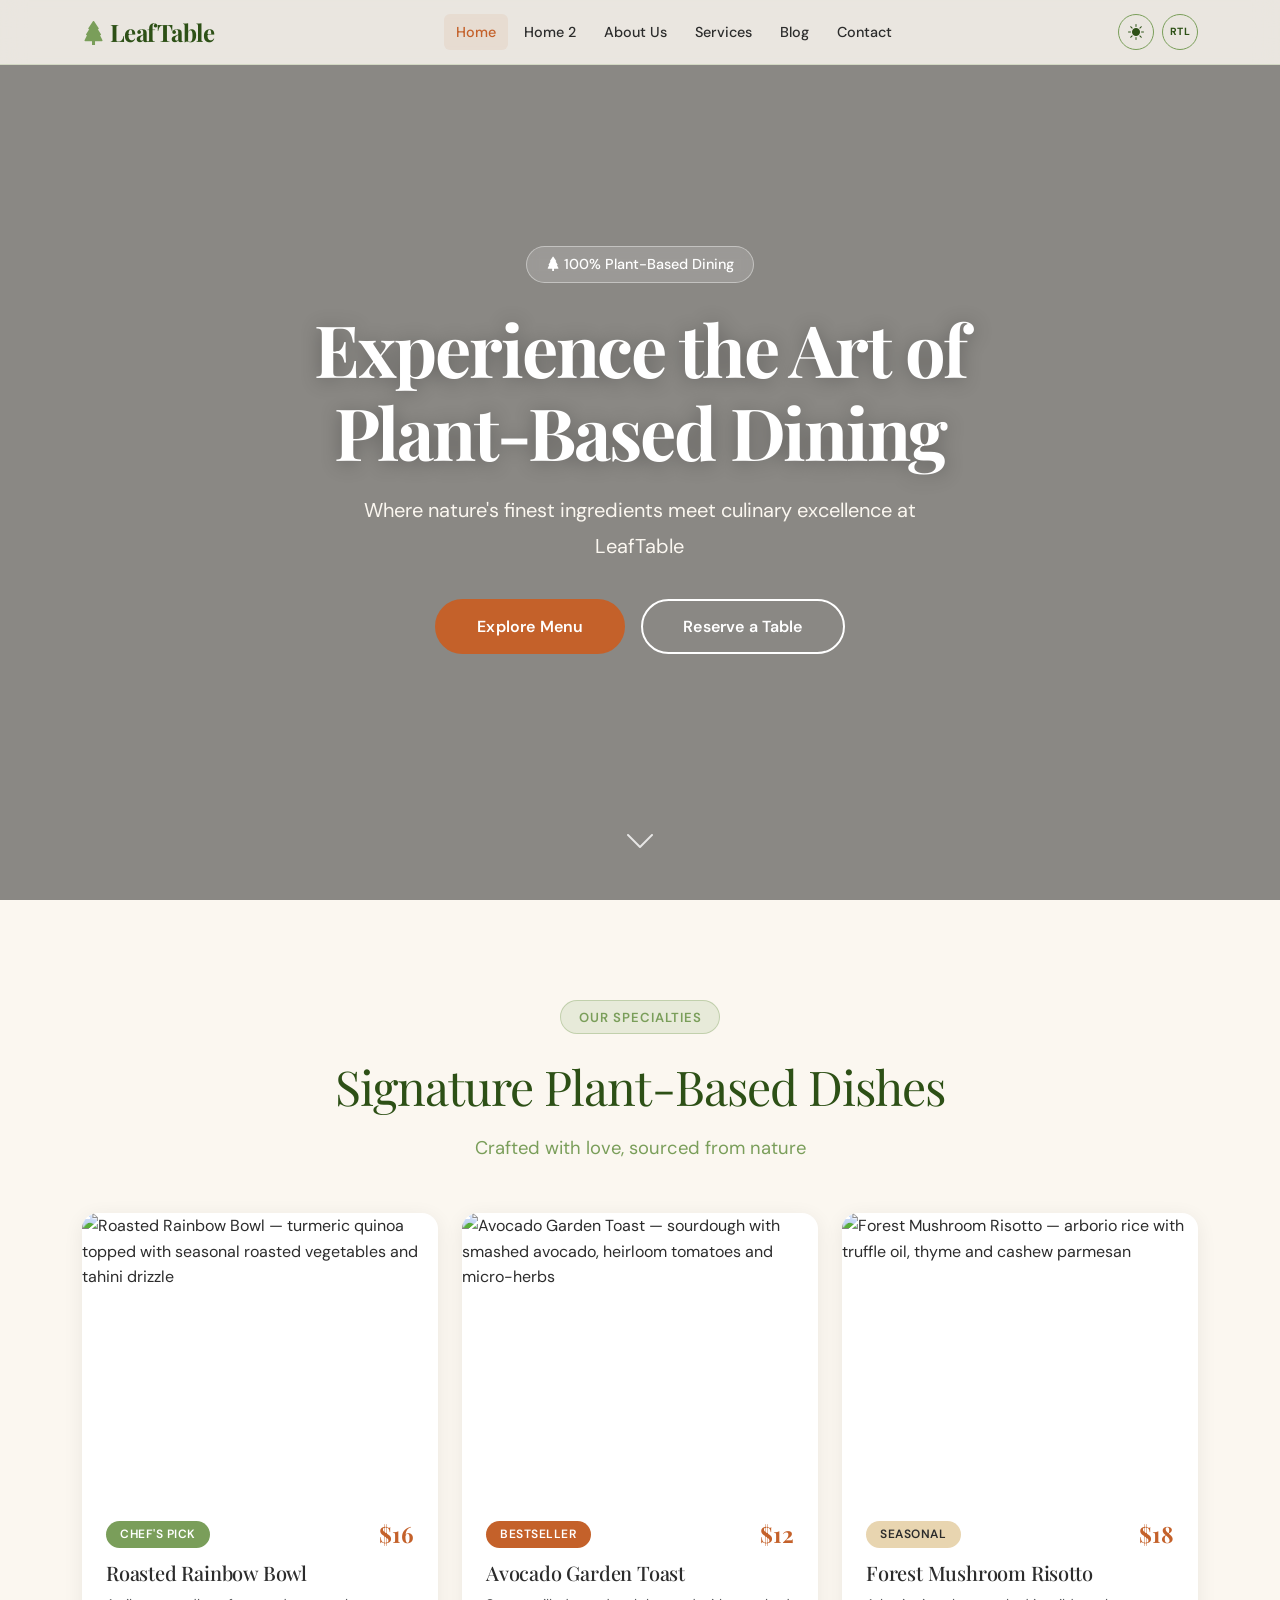
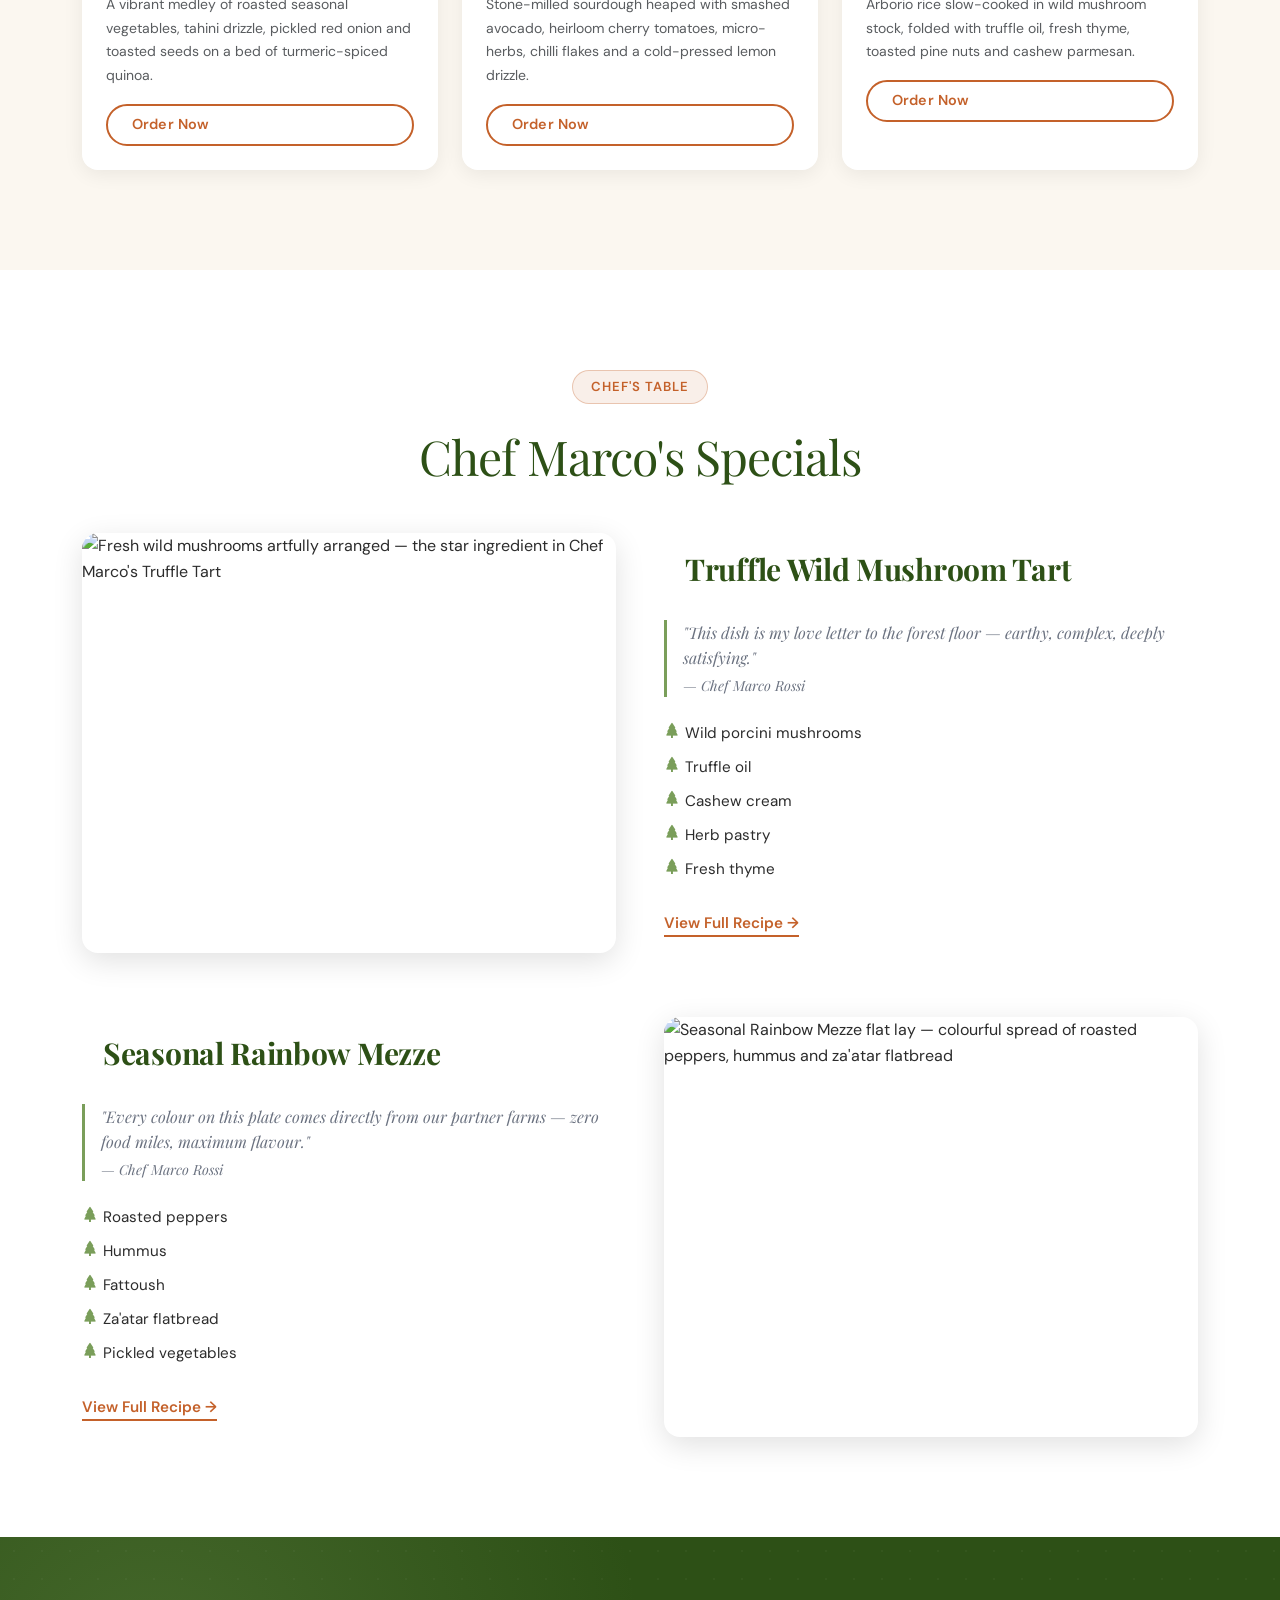
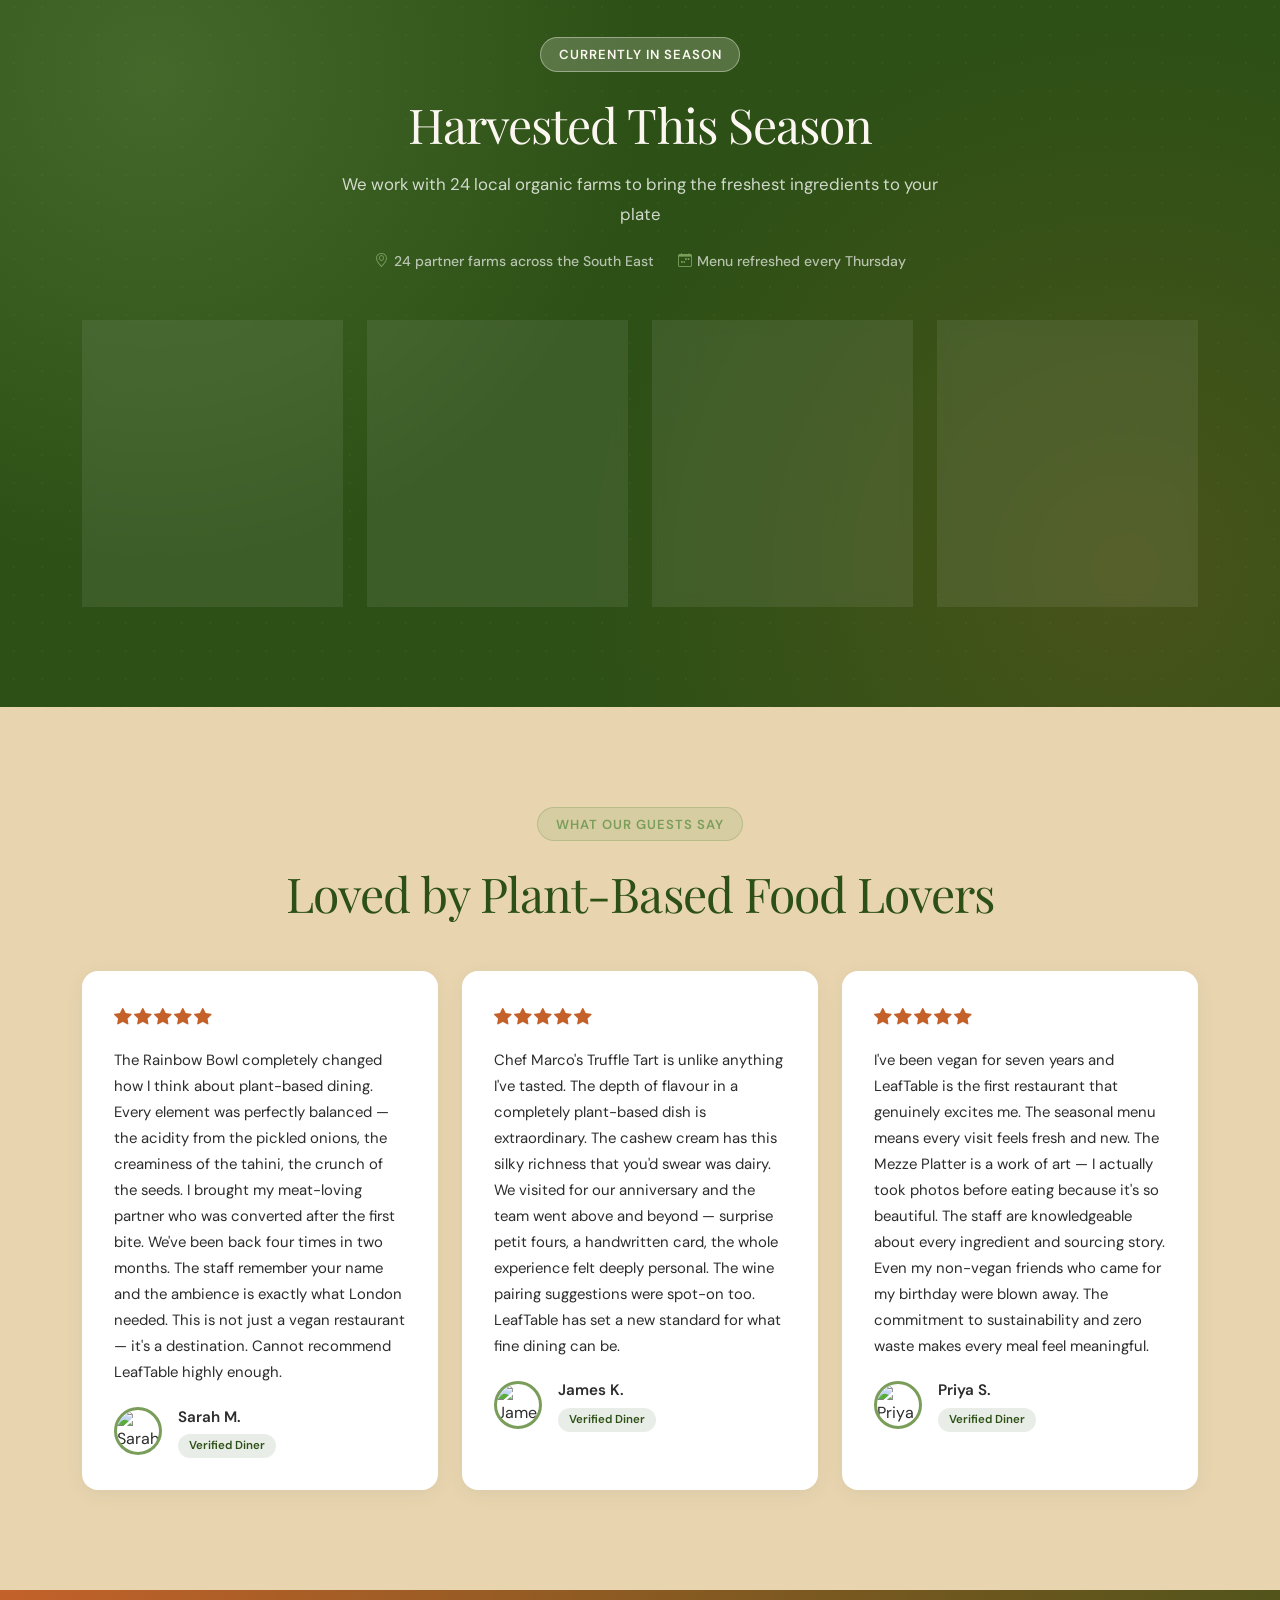
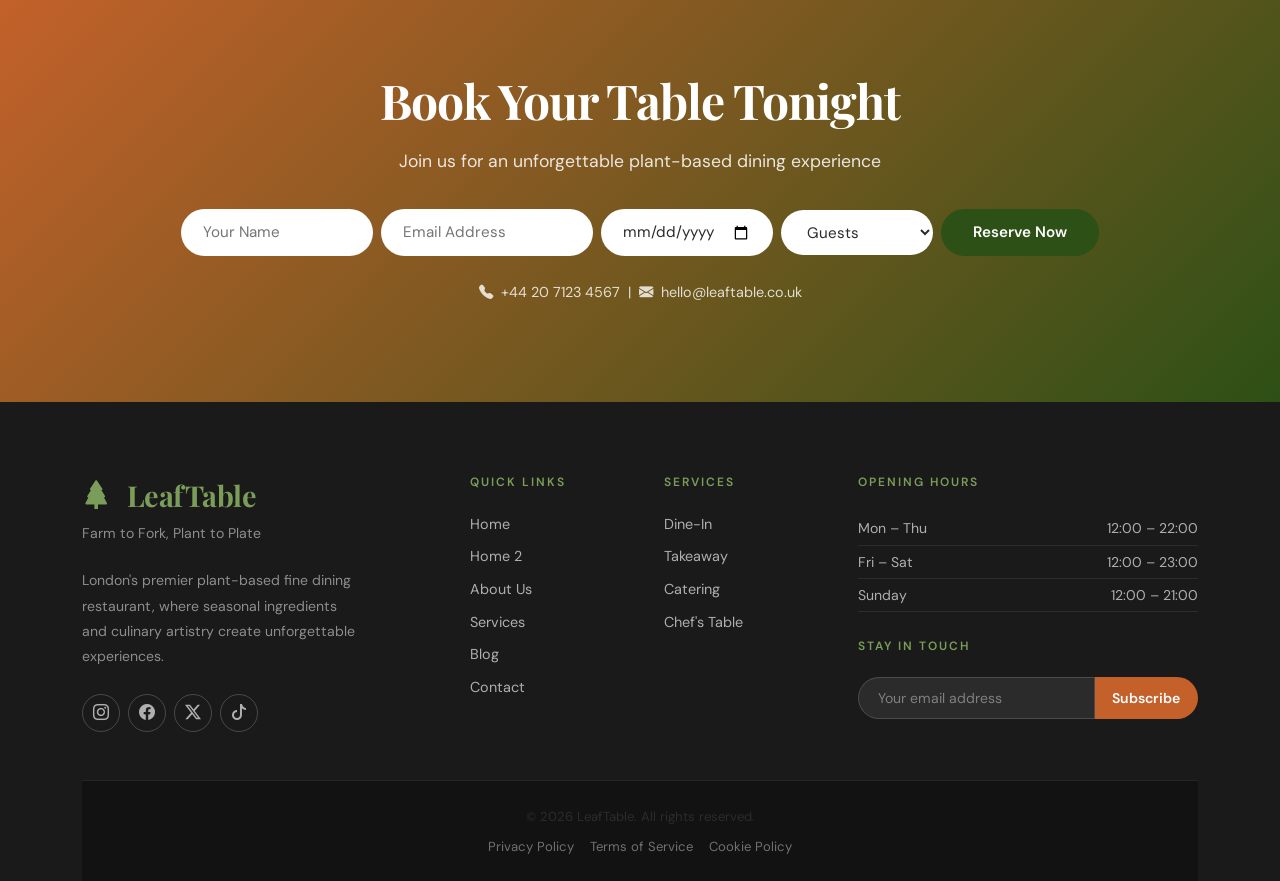
==== commit c0600c1b: "first commit" ====
--- a/index.html
+++ b/index.html
@@ -418,6 +418,27 @@
     [data-bs-theme="dark"] #reviews { background: #232323; }
     [data-bs-theme="dark"] .review-card { background: #2d2d2d; }
     [data-bs-theme="dark"] .review-text { color: var(--cream); }
+    [data-bs-theme="dark"] #signature-heading,
+    [data-bs-theme="dark"] #chefs-heading,
+    [data-bs-theme="dark"] #chefs-specials h3,
+    [data-bs-theme="dark"] #reviews-heading { color: #a5c97d !important; }
+    [data-bs-theme="dark"] #signature .lead { color: #a5c97d !important; }
+    [data-bs-theme="dark"] .chef-quote,
+    [data-bs-theme="dark"] .chef-quote footer,
+    [data-bs-theme="dark"] .ingredient-list li,
+    [data-bs-theme="dark"] .reviewer-name { color: rgba(255,255,255,0.82) !important; }
+    [data-bs-theme="dark"] .verified-badge { background: rgba(122,158,90,0.18); color: #a5c97d; }
+    [data-bs-theme="dark"] .section-badge:not(.cream-badge) { color: #a5c97d !important; }
+    [data-bs-theme="dark"] .section-badge.terra { color: #e58a5a !important; }
+    [data-bs-theme="dark"] .dish-price,
+    [data-bs-theme="dark"] .btn-order,
+    [data-bs-theme="dark"] .btn-recipe,
+    [data-bs-theme="dark"] .stars { color: #e58a5a !important; }
+    [data-bs-theme="dark"] .btn-order { border-color: #e58a5a !important; }
+    [data-bs-theme="dark"] .btn-recipe { border-color: #e58a5a !important; }
+    [data-bs-theme="dark"] .btn-recipe:hover { color: #a5c97d !important; border-color: #a5c97d !important; }
+    [data-bs-theme="dark"] .navbar-toggler i { color: var(--sage) !important; }
+
 
     /* ── Misc ── */
     @media (max-width: 768px) {
